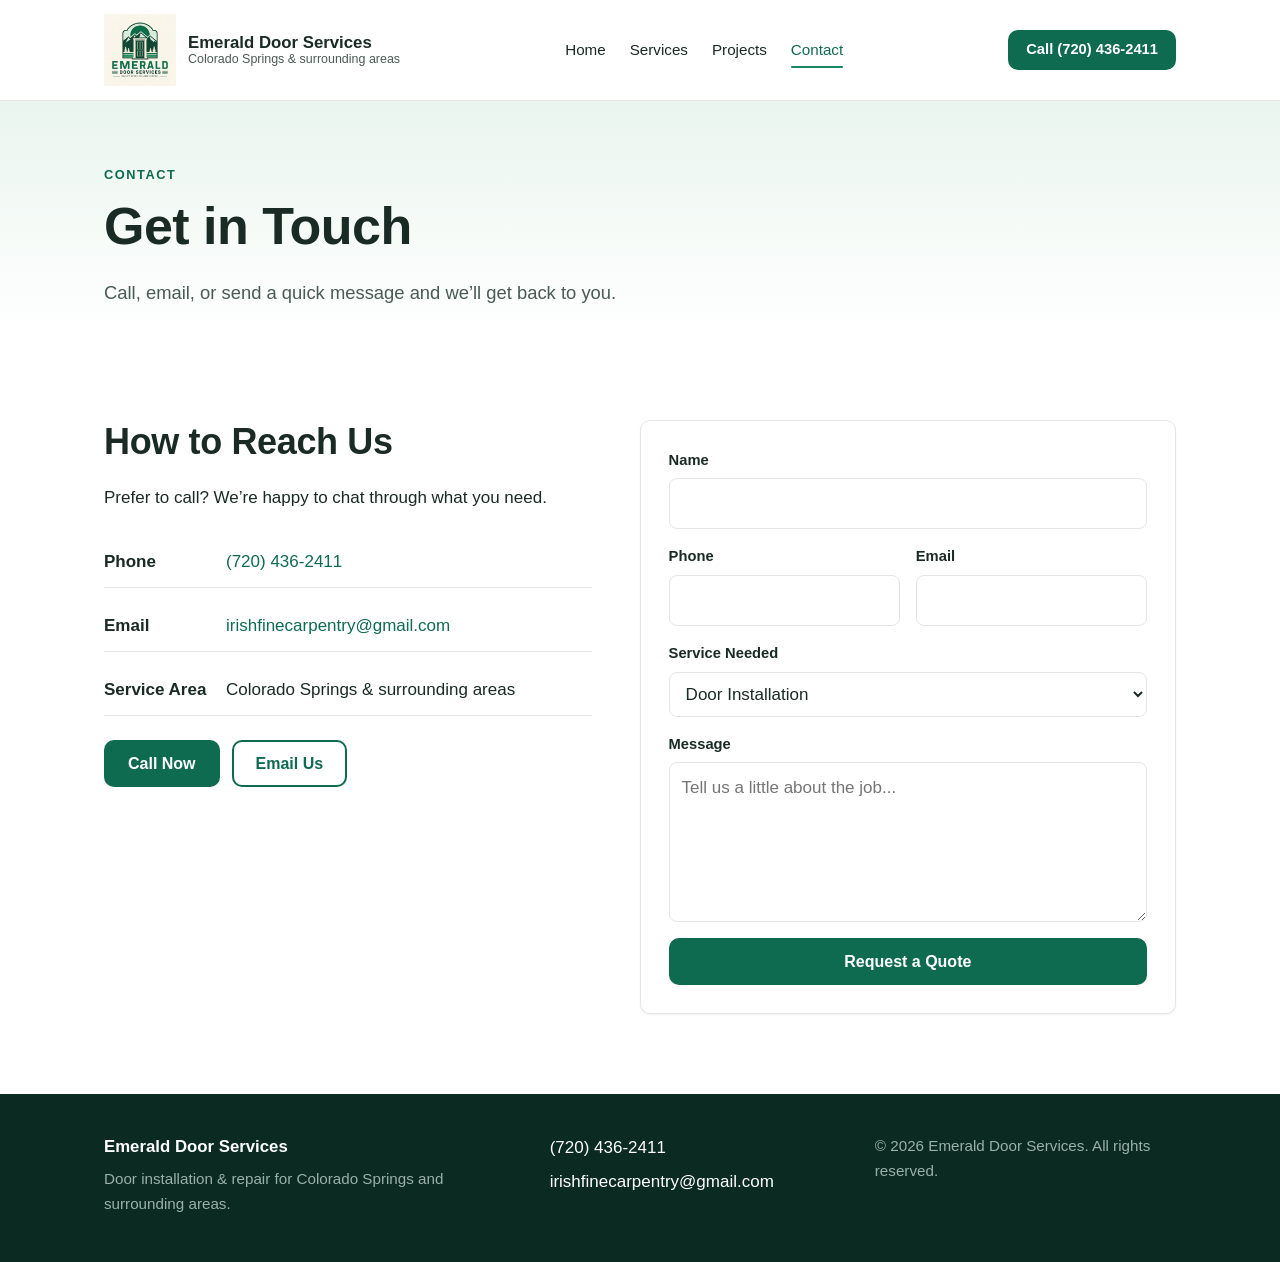
==== contact.html @ 0601ee22 "Convert site to multi-page (Home/Services/Projects/Contact), add photo slider, bigger logo" ====
<!DOCTYPE html>
<html lang="en">
<head>
  <meta charset="UTF-8" />
  <meta name="viewport" content="width=device-width, initial-scale=1.0" />
  <title>Contact | Emerald Door Services</title>
  <meta name="description" content="Get in touch with Emerald Door Services for door installation, door repair, and commercial door services in Colorado Springs and surrounding areas." />
  <link rel="stylesheet" href="style.css" />
</head>
<body>

  <!-- ============ HEADER / NAV ============ -->
  <header class="site-header">
    <div class="container header-inner">
      <a href="index.html" class="brand" aria-label="Emerald Door Services home">
        <img src="Emerald-Door-Services.jpg" alt="Emerald Door Services logo" class="brand-mark-img" />
        <span class="brand-text">
          <span class="brand-name">Emerald Door Services</span>
          <span class="brand-tag">Colorado Springs &amp; surrounding areas</span>
        </span>
      </a>

      <nav class="site-nav" aria-label="Primary">
        <a href="index.html">Home</a>
        <a href="services.html">Services</a>
        <a href="projects.html">Projects</a>
        <a href="contact.html" aria-current="page">Contact</a>
      </nav>

      <a href="tel:+17204362411" class="btn btn-primary btn-sm header-cta">Call (720) 436-2411</a>
    </div>
  </header>

  <main id="top">

    <!-- ============ PAGE HEADER ============ -->
    <section class="page-header">
      <div class="container">
        <p class="eyebrow">Contact</p>
        <h1>Get in Touch</h1>
        <p class="lead">
          Call, email, or send a quick message and we&rsquo;ll get back to you.
        </p>
      </div>
    </section>

    <!-- ============ CONTACT ============ -->
    <section class="section">
      <div class="container contact-inner">

        <div class="contact-info">
          <h2>How to Reach Us</h2>
          <p>Prefer to call? We&rsquo;re happy to chat through what you need.</p>

          <ul class="contact-list">
            <li>
              <strong>Phone</strong>
              <a href="tel:+17204362411">(720) 436-2411</a>
            </li>
            <li>
              <strong>Email</strong>
              <a href="mailto:irishfinecarpentry@gmail.com">irishfinecarpentry@gmail.com</a>
            </li>
            <li>
              <strong>Service Area</strong>
              <span>Colorado Springs &amp; surrounding areas</span>
            </li>
          </ul>

          <div class="cta-row">
            <a href="tel:+17204362411" class="btn btn-primary">Call Now</a>
            <a href="mailto:irishfinecarpentry@gmail.com" class="btn btn-secondary">Email Us</a>
          </div>
        </div>

        <!--
          Netlify Forms ready:
          - name="contact" tells Netlify which form this is
          - data-netlify="true" turns on form handling once deployed to Netlify
          - the hidden "form-name" input is required by Netlify
          - the "bot-field" honeypot helps filter spam
        -->
        <form
          class="contact-form"
          name="contact"
          method="POST"
          data-netlify="true"
          netlify-honeypot="bot-field"
        >
          <input type="hidden" name="form-name" value="contact" />

          <p class="hp-field">
            <label>Don&rsquo;t fill this out if you&rsquo;re human: <input name="bot-field" /></label>
          </p>

          <div class="form-row">
            <label for="name">Name</label>
            <input type="text" id="name" name="name" required />
          </div>

          <div class="form-row form-row-split">
            <div>
              <label for="phone">Phone</label>
              <input type="tel" id="phone" name="phone" required />
            </div>
            <div>
              <label for="email">Email</label>
              <input type="email" id="email" name="email" required />
            </div>
          </div>

          <div class="form-row">
            <label for="service">Service Needed</label>
            <select id="service" name="service">
              <option value="Door Installation">Door Installation</option>
              <option value="Door Repair">Door Repair</option>
              <option value="Commercial Door Services">Commercial Door Services</option>
              <option value="Other">Other / Not sure</option>
            </select>
          </div>

          <div class="form-row">
            <label for="message">Message</label>
            <textarea id="message" name="message" rows="5" placeholder="Tell us a little about the job..."></textarea>
          </div>

          <button type="submit" class="btn btn-primary btn-block">Request a Quote</button>
        </form>

      </div>
    </section>

  </main>

  <!-- ============ FOOTER ============ -->
  <footer class="site-footer">
    <div class="container footer-inner">
      <div>
        <p class="brand-name">Emerald Door Services</p>
        <p class="muted">Door installation &amp; repair for Colorado Springs and surrounding areas.</p>
      </div>
      <div>
        <p><a href="tel:+17204362411">(720) 436-2411</a></p>
        <p><a href="mailto:irishfinecarpentry@gmail.com">irishfinecarpentry@gmail.com</a></p>
      </div>
      <div class="muted">
        <p>&copy; <span class="year">2026</span> Emerald Door Services. All rights reserved.</p>
      </div>
    </div>
  </footer>

  <script>
    document.querySelectorAll(".year").forEach(function (el) {
      el.textContent = new Date().getFullYear();
    });
  </script>
</body>
</html>
---- style.css ----
/* =========================================================
   Emerald Door Services — style.css
   Beginner-friendly, single stylesheet.
   Sections:
   1. Variables & resets
   2. Base typography
   3. Layout helpers (container, grid)
   4. Buttons
   5. Header / nav
   6. Hero
   7. Sections (services, why us, about, reviews, projects)
   8. Contact + form
   9. Footer
   10. Responsive tweaks
   ========================================================= */

/* ---------- 1. Variables & resets ---------- */
:root {
  --green-900: #0a4f3a;
  --green-700: #0f6b4f;
  --green-600: #168760;
  --green-50:  #eaf5ef;

  --ink:       #1a2a25;       /* main text */
  --ink-soft:  #4a5a55;       /* secondary text */
  --line:      #e3e6e4;       /* borders */
  --bg:        #ffffff;
  --bg-alt:    #f6f8f7;
  --accent:    #d4a64a;       /* warm brass accent */

  --radius: 10px;
  --shadow-sm: 0 1px 2px rgba(10, 30, 25, 0.06);
  --shadow-md: 0 6px 18px rgba(10, 30, 25, 0.08);

  --max-width: 1120px;
}

*,
*::before,
*::after {
  box-sizing: border-box;
}

html {
  scroll-behavior: smooth;
}

body {
  margin: 0;
  font-family: -apple-system, BlinkMacSystemFont, "Segoe UI", Roboto,
    "Helvetica Neue", Arial, sans-serif;
  font-size: 17px;
  line-height: 1.6;
  color: var(--ink);
  background: var(--bg);
  -webkit-font-smoothing: antialiased;
}

img {
  max-width: 100%;
  display: block;
}

a {
  color: var(--green-700);
  text-decoration: none;
}

a:hover {
  text-decoration: underline;
}

/* ---------- 2. Base typography ---------- */
h1, h2, h3 {
  color: var(--ink);
  line-height: 1.2;
  margin: 0 0 0.6em;
  letter-spacing: -0.01em;
}

h1 {
  font-size: clamp(2rem, 4vw + 1rem, 3.25rem);
  font-weight: 700;
}

h2 {
  font-size: clamp(1.6rem, 2vw + 1rem, 2.25rem);
  font-weight: 700;
}

h3 {
  font-size: 1.2rem;
  font-weight: 600;
}

p {
  margin: 0 0 1em;
}

.eyebrow {
  text-transform: uppercase;
  letter-spacing: 0.12em;
  font-size: 0.8rem;
  font-weight: 600;
  color: var(--green-700);
  margin-bottom: 0.75em;
}

.lead {
  font-size: 1.15rem;
  color: var(--ink-soft);
  max-width: 60ch;
}

.muted {
  color: var(--ink-soft);
  font-size: 0.95rem;
}

/* ---------- 3. Layout helpers ---------- */
.container {
  width: 100%;
  max-width: var(--max-width);
  margin: 0 auto;
  padding: 0 24px;
}

.section {
  padding: 80px 0;
}

.section-alt {
  background: var(--bg-alt);
}

.section-head {
  text-align: center;
  margin-bottom: 48px;
}

.section-head p {
  color: var(--ink-soft);
  max-width: 56ch;
  margin: 0 auto;
}

.grid {
  display: grid;
  gap: 24px;
}

.grid-3 {
  grid-template-columns: repeat(3, 1fr);
}

/* ---------- 4. Buttons ---------- */
.btn {
  display: inline-block;
  padding: 12px 22px;
  border-radius: var(--radius);
  font-weight: 600;
  font-size: 1rem;
  text-align: center;
  border: 2px solid transparent;
  cursor: pointer;
  transition: background 0.15s ease, color 0.15s ease, border-color 0.15s ease;
  text-decoration: none;
  line-height: 1.2;
}

.btn:hover {
  text-decoration: none;
}

.btn-primary {
  background: var(--green-700);
  color: #fff;
  border-color: var(--green-700);
}

.btn-primary:hover {
  background: var(--green-900);
  border-color: var(--green-900);
}

.btn-secondary {
  background: #fff;
  color: var(--green-700);
  border-color: var(--green-700);
}

.btn-secondary:hover {
  background: var(--green-50);
}

.btn-ghost {
  background: transparent;
  color: var(--ink);
  border-color: var(--line);
}

.btn-ghost:hover {
  border-color: var(--ink);
}

.btn-sm {
  padding: 9px 16px;
  font-size: 0.92rem;
}

.btn-block {
  display: block;
  width: 100%;
}

.cta-row {
  display: flex;
  flex-wrap: wrap;
  gap: 12px;
  margin-top: 8px;
}

/* ---------- 5. Header / nav ---------- */
.site-header {
  position: sticky;
  top: 0;
  z-index: 50;
  background: rgba(255, 255, 255, 0.95);
  backdrop-filter: saturate(140%) blur(6px);
  border-bottom: 1px solid var(--line);
}

.header-inner {
  display: flex;
  align-items: center;
  justify-content: space-between;
  gap: 16px;
  padding-top: 14px;
  padding-bottom: 14px;
}

.brand {
  display: flex;
  align-items: center;
  gap: 12px;
  color: var(--ink);
}

.brand:hover {
  text-decoration: none;
}

.brand-mark-img {
  width: 72px;
  height: 72px;
  object-fit: contain;
  display: block;
  transition: transform 0.15s ease;
}

.brand:hover .brand-mark-img {
  transform: scale(1.04);
}

.brand-text {
  display: flex;
  flex-direction: column;
  line-height: 1.15;
}

.brand-name {
  font-weight: 700;
  font-size: 1.05rem;
}

.brand-tag {
  font-size: 0.78rem;
  color: var(--ink-soft);
}

.site-nav {
  display: flex;
  gap: 24px;
}

.site-nav a {
  color: var(--ink);
  font-weight: 500;
  font-size: 0.95rem;
}

.site-nav a:hover {
  color: var(--green-700);
  text-decoration: none;
}

.site-nav a[aria-current="page"] {
  color: var(--green-700);
  position: relative;
}

.site-nav a[aria-current="page"]::after {
  content: "";
  position: absolute;
  left: 0;
  right: 0;
  bottom: -6px;
  height: 2px;
  background: var(--green-600);
  border-radius: 2px;
}

/* ---------- 6. Hero ---------- */
.hero {
  background: linear-gradient(180deg, var(--green-50) 0%, #ffffff 100%);
  padding: 72px 0 56px;
}

.hero-inner {
  display: grid;
  grid-template-columns: 1.1fr 1fr;
  gap: 48px;
  align-items: center;
}

.hero-copy h1 {
  margin-bottom: 0.5em;
}

.hero-points {
  list-style: none;
  margin: 28px 0 0;
  padding: 0;
  display: flex;
  flex-wrap: wrap;
  gap: 10px 18px;
}

.hero-points li {
  position: relative;
  padding-left: 22px;
  font-size: 0.95rem;
  color: var(--ink-soft);
}

.hero-points li::before {
  content: "";
  position: absolute;
  left: 0;
  top: 0.55em;
  width: 12px;
  height: 12px;
  border-radius: 50%;
  background: var(--green-600);
}

.hero-image {
  display: flex;
  justify-content: center;
}

/* ---------- 7. Cards, features, reviews, gallery ---------- */
.card {
  background: #fff;
  border: 1px solid var(--line);
  border-radius: var(--radius);
  padding: 28px;
  box-shadow: var(--shadow-sm);
  transition: transform 0.15s ease, box-shadow 0.15s ease;
}

.card:hover {
  transform: translateY(-2px);
  box-shadow: var(--shadow-md);
}

.card-icon {
  width: 44px;
  height: 44px;
  border-radius: 8px;
  background: var(--green-50);
  color: var(--green-700);
  display: flex;
  align-items: center;
  justify-content: center;
  margin-bottom: 16px;
}

.card-icon svg {
  width: 24px;
  height: 24px;
}

.card p {
  color: var(--ink-soft);
  margin-bottom: 0;
}

/* Door Types tiles (3x3 grid of door categories) */
.door-types-grid {
  gap: 20px;
}

.door-tile {
  background: #fff;
  border: 1px solid var(--line);
  border-radius: var(--radius);
  padding: 24px 20px;
  box-shadow: var(--shadow-sm);
  display: flex;
  flex-direction: column;
  align-items: center;
  text-align: center;
  gap: 14px;
}

.door-tile-icon {
  width: 52px;
  height: 52px;
  border-radius: 10px;
  background: var(--green-50);
  color: var(--green-700);
  display: flex;
  align-items: center;
  justify-content: center;
}

.door-tile-icon svg {
  width: 28px;
  height: 28px;
}

.door-tile h3 {
  font-size: 1rem;
  margin: 0;
  color: var(--ink);
}

.feature {
  background: #fff;
  border: 1px solid var(--line);
  border-radius: var(--radius);
  padding: 28px;
}

.feature-num {
  width: 36px;
  height: 36px;
  border-radius: 50%;
  background: var(--green-700);
  color: #fff;
  display: flex;
  align-items: center;
  justify-content: center;
  font-weight: 700;
  margin-bottom: 16px;
}

.feature p {
  color: var(--ink-soft);
  margin-bottom: 0;
}

.about-inner {
  display: grid;
  grid-template-columns: 1.2fr 1fr;
  gap: 48px;
  align-items: center;
}

.about-copy p {
  color: var(--ink-soft);
}

.review {
  background: #fff;
  border: 1px solid var(--line);
  border-radius: var(--radius);
  padding: 24px;
  margin: 0;
}

.review p {
  color: var(--ink);
  font-size: 1rem;
  margin-bottom: 12px;
}

.review footer {
  color: var(--ink-soft);
  font-size: 0.9rem;
}

.gallery .placeholder-photo {
  aspect-ratio: 4 / 3;
}

.gallery img {
  width: 100%;
  aspect-ratio: 4 / 3;
  object-fit: cover;
  border-radius: var(--radius);
  display: block;
  background: var(--bg-alt);
}

/* Placeholder photo blocks (until real images are added) */
.placeholder-photo {
  width: 100%;
  aspect-ratio: 4 / 3;
  border-radius: var(--radius);
  background:
    repeating-linear-gradient(
      45deg,
      #eef2f0 0 12px,
      #e5ebe8 12px 24px
    );
  border: 1px dashed #c8d2cd;
  display: flex;
  align-items: center;
  justify-content: center;
  color: var(--ink-soft);
  font-size: 0.9rem;
  letter-spacing: 0.04em;
  text-transform: uppercase;
}

.placeholder-tall {
  aspect-ratio: 3 / 4;
}

/* ---------- 8. Contact + form ---------- */
.contact-inner {
  display: grid;
  grid-template-columns: 1fr 1.1fr;
  gap: 48px;
  align-items: start;
}

.contact-list {
  list-style: none;
  padding: 0;
  margin: 24px 0;
  display: grid;
  gap: 12px;
}

.contact-list li {
  display: grid;
  grid-template-columns: 110px 1fr;
  align-items: baseline;
  gap: 12px;
  padding: 12px 0;
  border-bottom: 1px solid var(--line);
}

.contact-list strong {
  color: var(--ink);
  font-weight: 600;
}

.contact-form {
  background: #fff;
  border: 1px solid var(--line);
  border-radius: var(--radius);
  padding: 28px;
  box-shadow: var(--shadow-sm);
}

.form-row {
  margin-bottom: 16px;
  display: flex;
  flex-direction: column;
  gap: 6px;
}

.form-row-split {
  display: grid;
  grid-template-columns: 1fr 1fr;
  gap: 16px;
}

.form-row-split > div {
  display: flex;
  flex-direction: column;
  gap: 6px;
}

label {
  font-weight: 600;
  font-size: 0.92rem;
  color: var(--ink);
}

input,
select,
textarea {
  font: inherit;
  color: var(--ink);
  padding: 11px 12px;
  border: 1px solid var(--line);
  border-radius: 8px;
  background: #fff;
  width: 100%;
}

input:focus,
select:focus,
textarea:focus {
  outline: none;
  border-color: var(--green-700);
  box-shadow: 0 0 0 3px rgba(15, 107, 79, 0.15);
}

textarea {
  resize: vertical;
  min-height: 120px;
}

/* Hide the honeypot from real users */
.hp-field {
  position: absolute;
  left: -10000px;
  top: auto;
  width: 1px;
  height: 1px;
  overflow: hidden;
}

/* ---------- 9. Footer ---------- */
.site-footer {
  background: #0a2a22;
  color: #d6e2dd;
  padding: 40px 0;
  margin-top: 0;
}

.site-footer .brand-name {
  color: #fff;
  font-size: 1.05rem;
  margin-bottom: 6px;
}

.site-footer p {
  margin: 0 0 6px;
}

.site-footer a {
  color: #fff;
}

.site-footer .muted {
  color: #9ab1a8;
}

.footer-inner {
  display: grid;
  grid-template-columns: 1.4fr 1fr 1fr;
  gap: 24px;
  align-items: start;
}

/* ---------- 9b. Page header (sub-pages) ---------- */
.page-header {
  background: linear-gradient(180deg, var(--green-50) 0%, #ffffff 100%);
  padding: 64px 0 32px;
}

.page-header h1 {
  margin-bottom: 0.4em;
}

.page-header .lead {
  margin-bottom: 0;
}

/* ---------- 9c. Section footer (link below a grid) ---------- */
.section-foot {
  text-align: center;
  margin: 40px 0 0;
}

/* ---------- 9d. Contact CTA band ---------- */
.contact-cta {
  padding: 56px 0;
}

.cta-band {
  display: flex;
  flex-wrap: wrap;
  align-items: center;
  justify-content: space-between;
  gap: 24px;
  background: #fff;
  border: 1px solid var(--line);
  border-radius: var(--radius);
  padding: 32px;
  box-shadow: var(--shadow-sm);
}

.cta-band h2 {
  margin-bottom: 4px;
  font-size: 1.6rem;
}

.cta-band p {
  color: var(--ink-soft);
  margin: 0;
}

.cta-band .cta-row {
  margin: 0;
}

/* ---------- 9e. Projects horizontal slider ---------- */
.projects-slider {
  position: relative;
  margin: 0 -8px;
}

.slider-track {
  display: flex;
  gap: 16px;
  overflow-x: auto;
  overflow-y: hidden;
  scroll-snap-type: x mandatory;
  scroll-behavior: smooth;
  padding: 4px 8px 12px;
  scrollbar-width: none;
  -ms-overflow-style: none;
  -webkit-overflow-scrolling: touch;
}

.slider-track::-webkit-scrollbar {
  display: none;
}

.slider-track:focus {
  outline: none;
}

.slider-track img {
  flex: 0 0 auto;
  width: 380px;
  height: 285px;
  object-fit: cover;
  scroll-snap-align: start;
  border-radius: var(--radius);
  background: var(--bg-alt);
  box-shadow: var(--shadow-sm);
}

.slider-btn {
  position: absolute;
  top: 50%;
  transform: translateY(-50%);
  width: 48px;
  height: 48px;
  border-radius: 50%;
  border: 1px solid var(--line);
  background: #fff;
  color: var(--ink);
  cursor: pointer;
  display: flex;
  align-items: center;
  justify-content: center;
  box-shadow: var(--shadow-md);
  z-index: 5;
  transition: background 0.15s ease, color 0.15s ease, opacity 0.15s ease;
  padding: 0;
}

.slider-btn svg {
  width: 22px;
  height: 22px;
}

.slider-btn:hover {
  background: var(--green-50);
  color: var(--green-700);
}

.slider-btn:disabled {
  opacity: 0.35;
  cursor: default;
}

.slider-btn:disabled:hover {
  background: #fff;
  color: var(--ink);
}

.slider-prev {
  left: -22px;
}

.slider-next {
  right: -22px;
}

.slider-hint {
  text-align: center;
  margin-top: 16px;
}

/* ---------- 10. Responsive tweaks ---------- */
@media (max-width: 900px) {
  .hero-inner,
  .about-inner,
  .contact-inner {
    grid-template-columns: 1fr;
  }

  .grid-3 {
    grid-template-columns: repeat(2, 1fr);
  }

  .site-nav {
    display: none; /* Keep header simple on small screens; CTA stays visible */
  }

  .footer-inner {
    grid-template-columns: 1fr;
  }

  .slider-track img {
    width: 300px;
    height: 225px;
  }

  .slider-prev {
    left: 4px;
  }

  .slider-next {
    right: 4px;
  }

  .cta-band {
    flex-direction: column;
    align-items: flex-start;
    padding: 24px;
  }
}

@media (max-width: 600px) {
  .section {
    padding: 56px 0;
  }

  .hero {
    padding: 48px 0 40px;
  }

  .page-header {
    padding: 40px 0 24px;
  }

  .grid-3 {
    grid-template-columns: 1fr;
  }

  .header-cta {
    display: none; /* Keep header very tidy on small phones */
  }

  .brand-mark-img {
    width: 56px;
    height: 56px;
  }

  .brand-tag {
    display: none;
  }

  .form-row-split {
    grid-template-columns: 1fr;
  }

  .contact-list li {
    grid-template-columns: 1fr;
    gap: 2px;
  }

  .slider-track img {
    width: 78vw;
    max-width: 320px;
    height: auto;
    aspect-ratio: 4 / 3;
  }

  .slider-btn {
    width: 40px;
    height: 40px;
  }
}
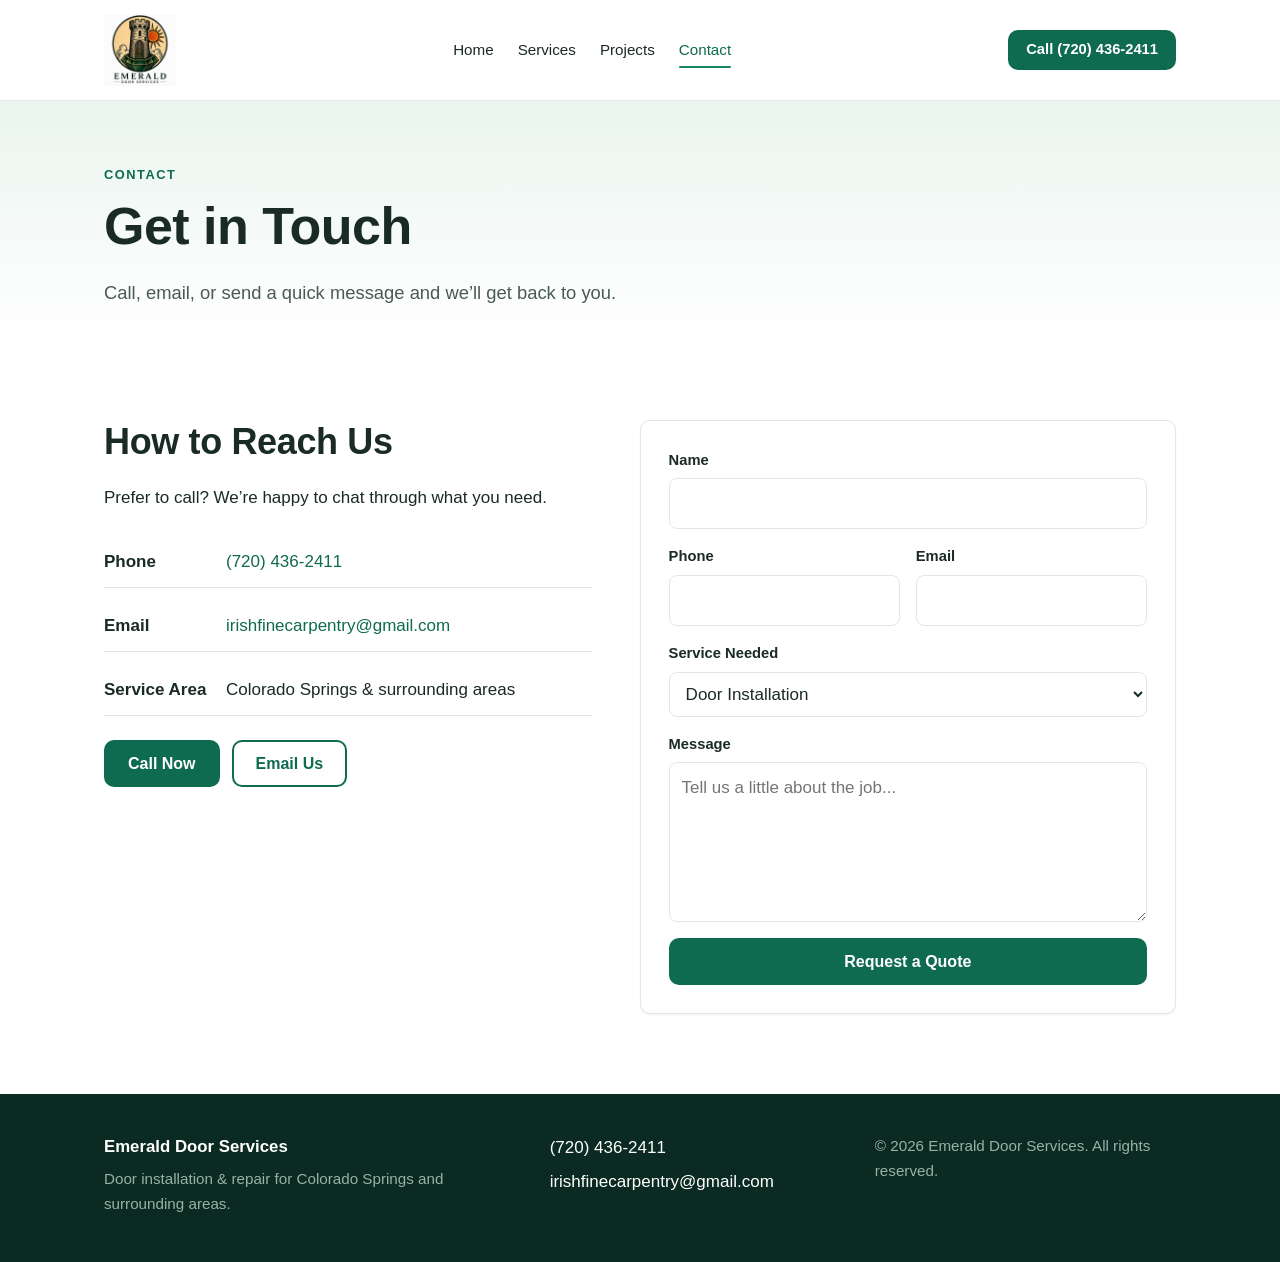
==== commit 07d0fd62: "Replace logo with new Emerald Door Services emblem (logo-only header)" ====
--- a/contact.html
+++ b/contact.html
@@ -13,11 +13,7 @@
   <header class="site-header">
     <div class="container header-inner">
       <a href="index.html" class="brand" aria-label="Emerald Door Services home">
-        <img src="Emerald-Door-Services.jpg" alt="Emerald Door Services logo" class="brand-mark-img" />
-        <span class="brand-text">
-          <span class="brand-name">Emerald Door Services</span>
-          <span class="brand-tag">Colorado Springs &amp; surrounding areas</span>
-        </span>
+        <img src="logo.jpg" alt="Emerald Door Services" class="brand-mark-img" />
       </a>
 
       <nav class="site-nav" aria-label="Primary">
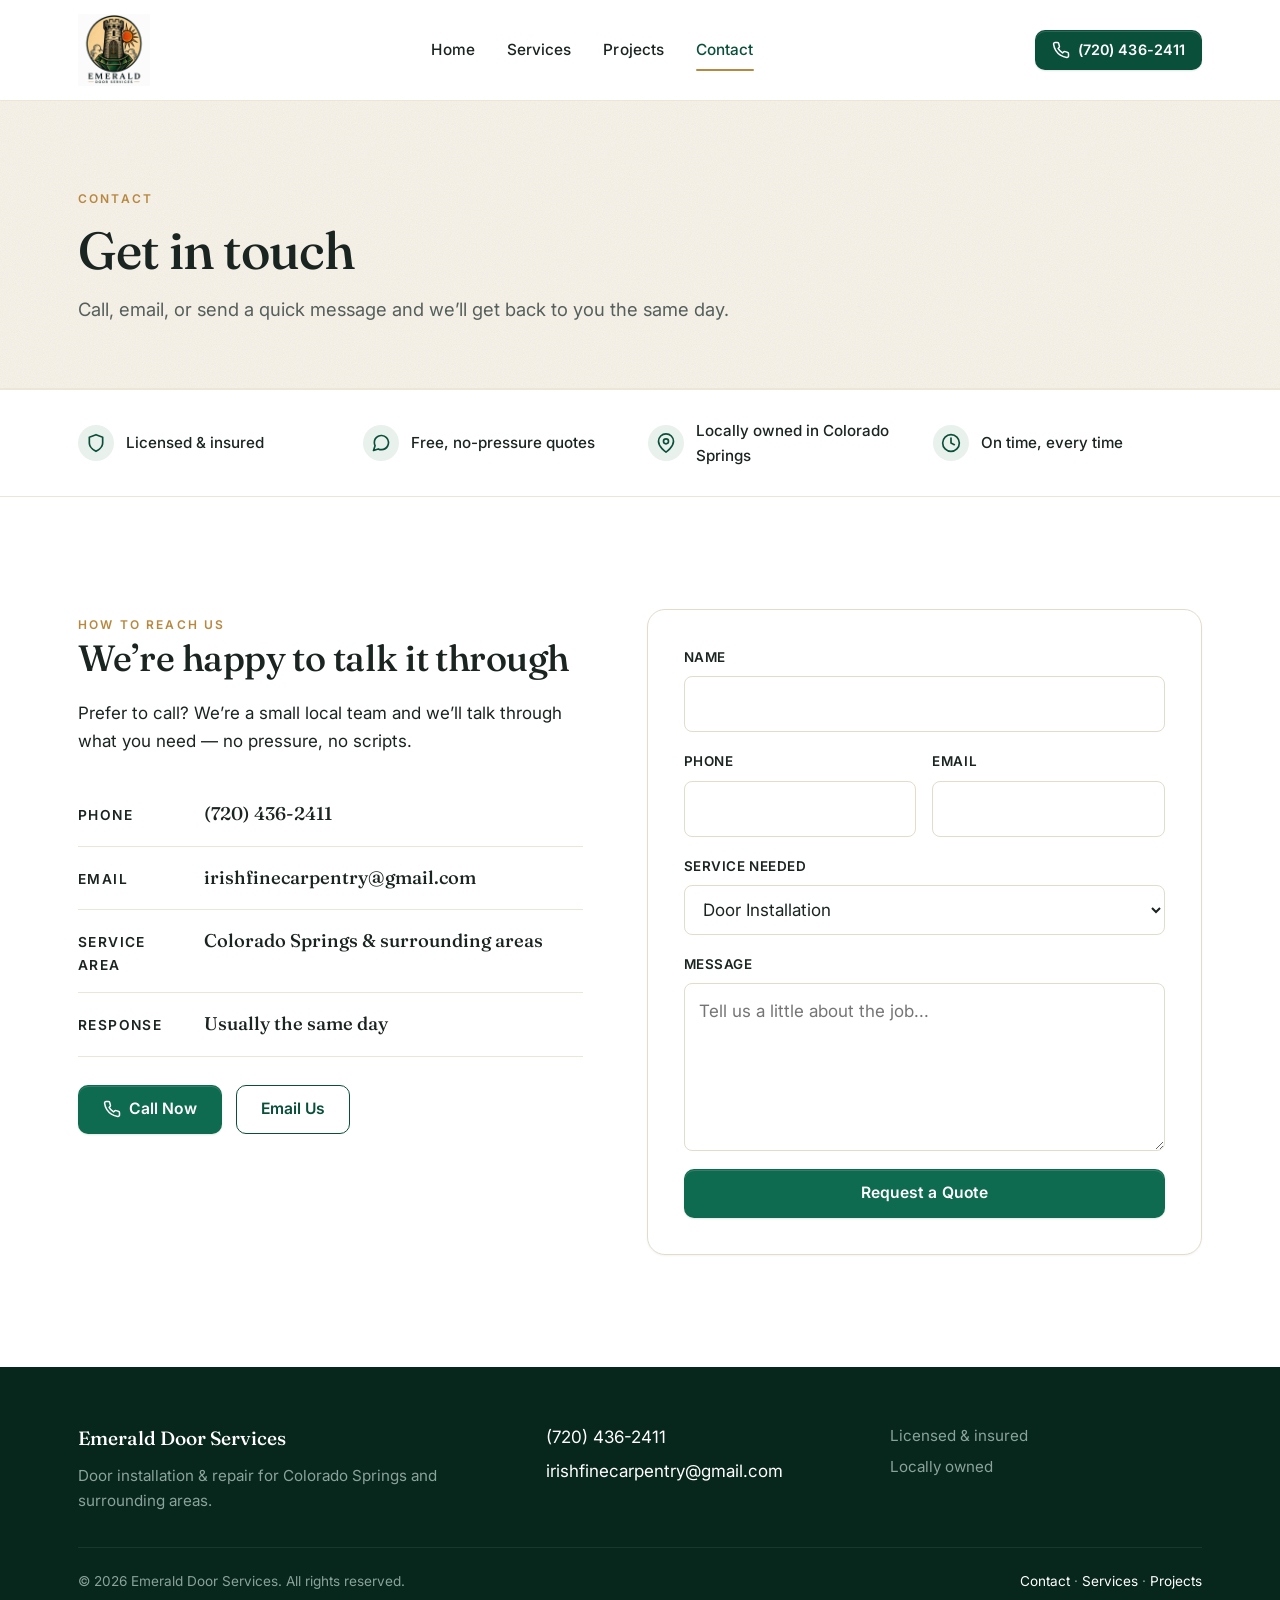
==== commit 85079647: "Redesign: photo-driven hero, premium typography, refined service cards and CTAs" ====
--- a/contact.html
+++ b/contact.html
@@ -5,6 +5,9 @@
   <meta name="viewport" content="width=device-width, initial-scale=1.0" />
   <title>Contact | Emerald Door Services</title>
   <meta name="description" content="Get in touch with Emerald Door Services for door installation, door repair, and commercial door services in Colorado Springs and surrounding areas." />
+  <link rel="preconnect" href="https://fonts.googleapis.com" />
+  <link rel="preconnect" href="https://fonts.gstatic.com" crossorigin />
+  <link href="https://fonts.googleapis.com/css2?family=Fraunces:opsz,wght@9..144,400;9..144,500;9..144,600&family=Inter:wght@400;500;600&display=swap" rel="stylesheet" />
   <link rel="stylesheet" href="style.css" />
 </head>
 <body>
@@ -23,7 +26,10 @@
         <a href="contact.html" aria-current="page">Contact</a>
       </nav>
 
-      <a href="tel:+17204362411" class="btn btn-primary btn-sm header-cta">Call (720) 436-2411</a>
+      <a href="tel:+17204362411" class="btn btn-primary btn-sm header-cta">
+        <svg class="btn-icon" viewBox="0 0 24 24" fill="none" stroke="currentColor" stroke-width="2" stroke-linecap="round" stroke-linejoin="round" aria-hidden="true"><path d="M22 16.92v3a2 2 0 0 1-2.18 2 19.79 19.79 0 0 1-8.63-3.07 19.5 19.5 0 0 1-6-6 19.79 19.79 0 0 1-3.07-8.67A2 2 0 0 1 4.11 2h3a2 2 0 0 1 2 1.72c.13.96.37 1.9.72 2.81a2 2 0 0 1-.45 2.11L8.09 9.91a16 16 0 0 0 6 6l1.27-1.27a2 2 0 0 1 2.11-.45c.91.35 1.85.59 2.81.72A2 2 0 0 1 22 16.92z"/></svg>
+        (720) 436-2411
+      </a>
     </div>
   </header>
 
@@ -33,10 +39,40 @@
     <section class="page-header">
       <div class="container">
         <p class="eyebrow">Contact</p>
-        <h1>Get in Touch</h1>
+        <h1>Get in touch</h1>
         <p class="lead">
-          Call, email, or send a quick message and we&rsquo;ll get back to you.
+          Call, email, or send a quick message and we&rsquo;ll get back to you the same day.
         </p>
+      </div>
+    </section>
+
+    <!-- ============ TRUST STRIP ============ -->
+    <section class="trust-strip">
+      <div class="container trust-strip-inner">
+        <div class="trust-item">
+          <div class="trust-item-icon" aria-hidden="true">
+            <svg viewBox="0 0 24 24" fill="none" stroke="currentColor" stroke-width="2" stroke-linecap="round" stroke-linejoin="round"><path d="M12 22s8-4 8-10V5l-8-3-8 3v7c0 6 8 10 8 10z"/></svg>
+          </div>
+          <span>Licensed &amp; insured</span>
+        </div>
+        <div class="trust-item">
+          <div class="trust-item-icon" aria-hidden="true">
+            <svg viewBox="0 0 24 24" fill="none" stroke="currentColor" stroke-width="2" stroke-linecap="round" stroke-linejoin="round"><path d="M21 11.5a8.38 8.38 0 0 1-.9 3.8 8.5 8.5 0 0 1-7.6 4.7 8.38 8.38 0 0 1-3.8-.9L3 21l1.9-5.7a8.38 8.38 0 0 1-.9-3.8 8.5 8.5 0 0 1 4.7-7.6 8.38 8.38 0 0 1 3.8-.9h.5a8.48 8.48 0 0 1 8 8v.5z"/></svg>
+          </div>
+          <span>Free, no-pressure quotes</span>
+        </div>
+        <div class="trust-item">
+          <div class="trust-item-icon" aria-hidden="true">
+            <svg viewBox="0 0 24 24" fill="none" stroke="currentColor" stroke-width="2" stroke-linecap="round" stroke-linejoin="round"><path d="M21 10c0 7-9 13-9 13s-9-6-9-13a9 9 0 0 1 18 0z"/><circle cx="12" cy="10" r="3"/></svg>
+          </div>
+          <span>Locally owned in Colorado Springs</span>
+        </div>
+        <div class="trust-item">
+          <div class="trust-item-icon" aria-hidden="true">
+            <svg viewBox="0 0 24 24" fill="none" stroke="currentColor" stroke-width="2" stroke-linecap="round" stroke-linejoin="round"><circle cx="12" cy="12" r="10"/><polyline points="12 6 12 12 16 14"/></svg>
+          </div>
+          <span>On time, every time</span>
+        </div>
       </div>
     </section>
 
@@ -45,8 +81,9 @@
       <div class="container contact-inner">
 
         <div class="contact-info">
-          <h2>How to Reach Us</h2>
-          <p>Prefer to call? We&rsquo;re happy to chat through what you need.</p>
+          <span class="eyebrow">How to reach us</span>
+          <h2>We&rsquo;re happy to talk it through</h2>
+          <p>Prefer to call? We&rsquo;re a small local team and we&rsquo;ll talk through what you need &mdash; no pressure, no scripts.</p>
 
           <ul class="contact-list">
             <li>
@@ -61,10 +98,17 @@
               <strong>Service Area</strong>
               <span>Colorado Springs &amp; surrounding areas</span>
             </li>
+            <li>
+              <strong>Response</strong>
+              <span>Usually the same day</span>
+            </li>
           </ul>
 
           <div class="cta-row">
-            <a href="tel:+17204362411" class="btn btn-primary">Call Now</a>
+            <a href="tel:+17204362411" class="btn btn-primary">
+              <svg class="btn-icon" viewBox="0 0 24 24" fill="none" stroke="currentColor" stroke-width="2" stroke-linecap="round" stroke-linejoin="round" aria-hidden="true"><path d="M22 16.92v3a2 2 0 0 1-2.18 2 19.79 19.79 0 0 1-8.63-3.07 19.5 19.5 0 0 1-6-6 19.79 19.79 0 0 1-3.07-8.67A2 2 0 0 1 4.11 2h3a2 2 0 0 1 2 1.72c.13.96.37 1.9.72 2.81a2 2 0 0 1-.45 2.11L8.09 9.91a16 16 0 0 0 6 6l1.27-1.27a2 2 0 0 1 2.11-.45c.91.35 1.85.59 2.81.72A2 2 0 0 1 22 16.92z"/></svg>
+              Call Now
+            </a>
             <a href="mailto:irishfinecarpentry@gmail.com" class="btn btn-secondary">Email Us</a>
           </div>
         </div>
@@ -130,17 +174,24 @@
 
   <!-- ============ FOOTER ============ -->
   <footer class="site-footer">
-    <div class="container footer-inner">
-      <div>
-        <p class="brand-name">Emerald Door Services</p>
-        <p class="muted">Door installation &amp; repair for Colorado Springs and surrounding areas.</p>
-      </div>
-      <div>
-        <p><a href="tel:+17204362411">(720) 436-2411</a></p>
-        <p><a href="mailto:irishfinecarpentry@gmail.com">irishfinecarpentry@gmail.com</a></p>
-      </div>
-      <div class="muted">
+    <div class="container">
+      <div class="footer-inner">
+        <div>
+          <p class="brand-name">Emerald Door Services</p>
+          <p class="muted">Door installation &amp; repair for Colorado Springs and surrounding areas.</p>
+        </div>
+        <div>
+          <p><a href="tel:+17204362411">(720) 436-2411</a></p>
+          <p><a href="mailto:irishfinecarpentry@gmail.com">irishfinecarpentry@gmail.com</a></p>
+        </div>
+        <div class="muted">
+          <p>Licensed &amp; insured</p>
+          <p>Locally owned</p>
+        </div>
+      </div>
+      <div class="footer-bottom">
         <p>&copy; <span class="year">2026</span> Emerald Door Services. All rights reserved.</p>
+        <p><a href="contact.html">Contact</a> &middot; <a href="services.html">Services</a> &middot; <a href="projects.html">Projects</a></p>
       </div>
     </div>
   </footer>
--- a/style.css
+++ b/style.css
@@ -1,38 +1,64 @@
 /* =========================================================
    Emerald Door Services — style.css
-   Beginner-friendly, single stylesheet.
+   Redesigned: premium local contractor, photo-driven, calm.
    Sections:
-   1. Variables & resets
-   2. Base typography
-   3. Layout helpers (container, grid)
-   4. Buttons
-   5. Header / nav
-   6. Hero
-   7. Sections (services, why us, about, reviews, projects)
-   8. Contact + form
-   9. Footer
-   10. Responsive tweaks
+   1.  Variables, reset, base typography
+   2.  Layout helpers
+   3.  Buttons + CTAs
+   4.  Header / nav
+   5.  Hero (photo-driven)
+   6.  Page header (sub-pages)
+   7.  Section rhythm + paper texture
+   8.  Service cards (photo-headed)
+   9.  Why-us features
+   10. Door tiles
+   11. Recent-work teaser grid
+   12. Trust strip
+   13. About
+   14. Reviews
+   15. Projects slider
+   16. CTA band
+   17. Contact + form
+   18. Footer
+   19. Responsive tweaks
    ========================================================= */
 
-/* ---------- 1. Variables & resets ---------- */
+/* ---------- 1. Variables, reset, typography ---------- */
 :root {
-  --green-900: #0a4f3a;
-  --green-700: #0f6b4f;
-  --green-600: #168760;
-  --green-50:  #eaf5ef;
-
-  --ink:       #1a2a25;       /* main text */
-  --ink-soft:  #4a5a55;       /* secondary text */
-  --line:      #e3e6e4;       /* borders */
-  --bg:        #ffffff;
-  --bg-alt:    #f6f8f7;
-  --accent:    #d4a64a;       /* warm brass accent */
-
-  --radius: 10px;
-  --shadow-sm: 0 1px 2px rgba(10, 30, 25, 0.06);
-  --shadow-md: 0 6px 18px rgba(10, 30, 25, 0.08);
-
-  --max-width: 1120px;
+  /* Typography */
+  --font-serif: "Fraunces", "Cormorant Garamond", Georgia, "Times New Roman", serif;
+  --font-sans:  "Inter", -apple-system, BlinkMacSystemFont, "Segoe UI", Roboto, "Helvetica Neue", Arial, sans-serif;
+
+  /* Brand greens (deep emerald discipline) */
+  --green-900: #073624;   /* darkest, for hovers and on-photo overlays */
+  --green-800: #0a4f3a;   /* deep emerald, headings on cream, primary brand */
+  --green-700: #0f6b4f;   /* mid emerald, primary buttons */
+  --green-600: #168760;   /* accent rule, used sparingly */
+  --green-50:  #e9f1ec;   /* very light wash */
+
+  /* Brass accent (warm, dignified, used sparingly) */
+  --brass:      #b88840;
+  --brass-soft: #d6b87a;
+
+  /* Neutrals — warm, paper-feel */
+  --ink:       #1a2421;
+  --ink-soft:  #555f5b;
+  --ink-mute:  #7a8480;
+  --cream:     #f7f3e9;
+  --cream-deep:#efe8d5;
+  --line:      #e3dccb;
+  --line-soft: #ece6d6;
+  --white:     #ffffff;
+
+  /* Surface */
+  --radius:    12px;
+  --radius-lg: 18px;
+  --shadow-sm: 0 1px 2px rgba(10, 30, 25, 0.05);
+  --shadow-md: 0 8px 24px rgba(10, 30, 25, 0.08);
+  --shadow-lg: 0 22px 50px rgba(10, 30, 25, 0.14);
+  --shadow-inset-hi: inset 0 1px 0 rgba(255, 255, 255, 0.14);
+
+  --max-width: 1180px;
 }
 
 *,
@@ -47,13 +73,13 @@
 
 body {
   margin: 0;
-  font-family: -apple-system, BlinkMacSystemFont, "Segoe UI", Roboto,
-    "Helvetica Neue", Arial, sans-serif;
+  font-family: var(--font-sans);
   font-size: 17px;
-  line-height: 1.6;
+  line-height: 1.65;
   color: var(--ink);
-  background: var(--bg);
+  background: var(--white);
   -webkit-font-smoothing: antialiased;
+  text-rendering: optimizeLegibility;
 }
 
 img {
@@ -64,148 +90,221 @@
 a {
   color: var(--green-700);
   text-decoration: none;
+  transition: color 0.15s ease;
 }
 
 a:hover {
-  text-decoration: underline;
-}
-
-/* ---------- 2. Base typography ---------- */
-h1, h2, h3 {
+  color: var(--green-900);
+}
+
+/* Headings — Fraunces, lighter weight for elegance */
+h1, h2, h3, h4 {
+  font-family: var(--font-serif);
   color: var(--ink);
-  line-height: 1.2;
-  margin: 0 0 0.6em;
-  letter-spacing: -0.01em;
+  line-height: 1.15;
+  margin: 0 0 0.55em;
+  letter-spacing: -0.015em;
+  font-weight: 500;
 }
 
 h1 {
-  font-size: clamp(2rem, 4vw + 1rem, 3.25rem);
-  font-weight: 700;
+  font-size: clamp(2.25rem, 3.5vw + 1rem, 3.75rem);
+  font-weight: 500;
+  letter-spacing: -0.02em;
 }
 
 h2 {
-  font-size: clamp(1.6rem, 2vw + 1rem, 2.25rem);
-  font-weight: 700;
+  font-size: clamp(1.75rem, 1.6vw + 1rem, 2.5rem);
+  font-weight: 500;
 }
 
 h3 {
-  font-size: 1.2rem;
+  font-size: 1.25rem;
   font-weight: 600;
+  letter-spacing: -0.005em;
 }
 
 p {
   margin: 0 0 1em;
 }
 
+/* Eyebrow label — small, brass, restrained */
 .eyebrow {
+  font-family: var(--font-sans);
   text-transform: uppercase;
-  letter-spacing: 0.12em;
-  font-size: 0.8rem;
+  letter-spacing: 0.18em;
+  font-size: 0.75rem;
   font-weight: 600;
-  color: var(--green-700);
-  margin-bottom: 0.75em;
+  color: var(--brass);
+  margin-bottom: 1em;
 }
 
 .lead {
   font-size: 1.15rem;
   color: var(--ink-soft);
-  max-width: 60ch;
+  max-width: 56ch;
 }
 
 .muted {
-  color: var(--ink-soft);
+  color: var(--ink-mute);
   font-size: 0.95rem;
 }
 
-/* ---------- 3. Layout helpers ---------- */
+/* ---------- 2. Layout helpers ---------- */
 .container {
   width: 100%;
   max-width: var(--max-width);
   margin: 0 auto;
-  padding: 0 24px;
+  padding: 0 28px;
 }
 
 .section {
-  padding: 80px 0;
+  padding: 112px 0;
 }
 
 .section-alt {
-  background: var(--bg-alt);
+  background-color: var(--cream);
+  /* Paper grain — extremely subtle SVG noise, 4% alpha */
+  background-image: url("data:image/svg+xml;utf8,<svg xmlns='http://www.w3.org/2000/svg' width='240' height='240'><filter id='n'><feTurbulence type='fractalNoise' baseFrequency='0.85' numOctaves='2' stitchTiles='stitch'/><feColorMatrix values='0 0 0 0 0.12 0 0 0 0 0.10 0 0 0 0 0.06 0 0 0 0.05 0'/></filter><rect width='100%' height='100%' filter='url(%23n)'/></svg>");
+  background-repeat: repeat;
 }
 
 .section-head {
   text-align: center;
-  margin-bottom: 48px;
+  margin: 0 auto 64px;
+  max-width: 640px;
+}
+
+.section-head .eyebrow {
+  display: block;
 }
 
 .section-head p {
   color: var(--ink-soft);
-  max-width: 56ch;
-  margin: 0 auto;
+  margin: 0;
+}
+
+.section-foot {
+  text-align: center;
+  margin: 56px 0 0;
 }
 
 .grid {
   display: grid;
-  gap: 24px;
+  gap: 28px;
 }
 
 .grid-3 {
   grid-template-columns: repeat(3, 1fr);
 }
 
-/* ---------- 4. Buttons ---------- */
+/* ---------- 3. Buttons ---------- */
 .btn {
-  display: inline-block;
-  padding: 12px 22px;
-  border-radius: var(--radius);
+  --btn-bg: var(--green-700);
+  --btn-fg: #fff;
+  --btn-border: transparent;
+  display: inline-flex;
+  align-items: center;
+  justify-content: center;
+  gap: 8px;
+  padding: 14px 24px;
+  border-radius: 10px;
+  font-family: var(--font-sans);
   font-weight: 600;
-  font-size: 1rem;
+  font-size: 0.98rem;
   text-align: center;
-  border: 2px solid transparent;
+  border: 1px solid var(--btn-border);
+  background: var(--btn-bg);
+  color: var(--btn-fg);
   cursor: pointer;
-  transition: background 0.15s ease, color 0.15s ease, border-color 0.15s ease;
+  transition:
+    background 0.15s ease,
+    color 0.15s ease,
+    border-color 0.15s ease,
+    box-shadow 0.2s ease,
+    transform 0.15s ease;
   text-decoration: none;
   line-height: 1.2;
+  letter-spacing: 0.005em;
 }
 
 .btn:hover {
   text-decoration: none;
 }
 
+.btn .btn-icon {
+  width: 18px;
+  height: 18px;
+  flex: 0 0 18px;
+}
+
 .btn-primary {
-  background: var(--green-700);
+  --btn-bg: var(--green-700);
+  --btn-fg: #fff;
+  box-shadow: var(--shadow-inset-hi), 0 1px 2px rgba(7, 54, 36, 0.12);
+}
+
+.btn-primary:hover {
+  --btn-bg: var(--green-900);
   color: #fff;
-  border-color: var(--green-700);
-}
-
-.btn-primary:hover {
-  background: var(--green-900);
-  border-color: var(--green-900);
+  transform: translateY(-1px);
+  box-shadow: var(--shadow-inset-hi), 0 8px 22px rgba(7, 54, 36, 0.22);
 }
 
 .btn-secondary {
-  background: #fff;
-  color: var(--green-700);
-  border-color: var(--green-700);
+  --btn-bg: transparent;
+  --btn-fg: var(--green-800);
+  --btn-border: var(--green-800);
 }
 
 .btn-secondary:hover {
-  background: var(--green-50);
+  --btn-bg: var(--green-800);
+  --btn-fg: #fff;
+  color: #fff;
+  transform: translateY(-1px);
 }
 
 .btn-ghost {
-  background: transparent;
+  --btn-bg: transparent;
+  --btn-fg: var(--ink);
+  --btn-border: var(--line);
+}
+
+.btn-ghost:hover {
+  --btn-border: var(--ink);
   color: var(--ink);
-  border-color: var(--line);
-}
-
-.btn-ghost:hover {
-  border-color: var(--ink);
+}
+
+/* Light-on-dark button variant for hero overlay */
+.btn-on-photo {
+  --btn-bg: #fff;
+  --btn-fg: var(--green-900);
+  box-shadow: 0 4px 16px rgba(0, 0, 0, 0.25);
+}
+
+.btn-on-photo:hover {
+  --btn-bg: var(--cream);
+  color: var(--green-900);
+  transform: translateY(-1px);
+}
+
+.btn-on-photo.btn-secondary-on-photo {
+  --btn-bg: transparent;
+  --btn-fg: #fff;
+  --btn-border: rgba(255, 255, 255, 0.6);
+  box-shadow: none;
+}
+
+.btn-on-photo.btn-secondary-on-photo:hover {
+  --btn-bg: rgba(255, 255, 255, 0.12);
+  --btn-fg: #fff;
+  --btn-border: #fff;
+  color: #fff;
 }
 
 .btn-sm {
-  padding: 9px 16px;
-  font-size: 0.92rem;
+  padding: 10px 16px;
+  font-size: 0.9rem;
 }
 
 .btn-block {
@@ -216,18 +315,45 @@
 .cta-row {
   display: flex;
   flex-wrap: wrap;
-  gap: 12px;
-  margin-top: 8px;
-}
-
-/* ---------- 5. Header / nav ---------- */
+  gap: 14px;
+  margin-top: 24px;
+}
+
+/* Inline text link with brass underline on hover */
+.link-arrow {
+  font-family: var(--font-sans);
+  color: var(--green-800);
+  font-weight: 600;
+  display: inline-flex;
+  align-items: center;
+  gap: 6px;
+  padding-bottom: 2px;
+  border-bottom: 1px solid transparent;
+  transition: border-color 0.2s ease, color 0.15s ease;
+}
+
+.link-arrow:hover {
+  border-bottom-color: var(--brass);
+  color: var(--green-900);
+}
+
+.link-arrow .arrow {
+  transition: transform 0.2s ease;
+}
+
+.link-arrow:hover .arrow {
+  transform: translateX(3px);
+}
+
+/* ---------- 4. Header / nav ---------- */
 .site-header {
   position: sticky;
   top: 0;
   z-index: 50;
-  background: rgba(255, 255, 255, 0.95);
-  backdrop-filter: saturate(140%) blur(6px);
-  border-bottom: 1px solid var(--line);
+  background: rgba(255, 255, 255, 0.92);
+  backdrop-filter: saturate(140%) blur(10px);
+  -webkit-backdrop-filter: saturate(140%) blur(10px);
+  border-bottom: 1px solid var(--line-soft);
 }
 
 .header-inner {
@@ -255,48 +381,35 @@
   height: 72px;
   object-fit: contain;
   display: block;
-  transition: transform 0.15s ease;
+  transition: transform 0.2s ease;
 }
 
 .brand:hover .brand-mark-img {
   transform: scale(1.04);
 }
 
-.brand-text {
-  display: flex;
-  flex-direction: column;
-  line-height: 1.15;
-}
-
-.brand-name {
-  font-weight: 700;
-  font-size: 1.05rem;
-}
-
-.brand-tag {
-  font-size: 0.78rem;
-  color: var(--ink-soft);
-}
-
 .site-nav {
   display: flex;
-  gap: 24px;
+  gap: 32px;
 }
 
 .site-nav a {
   color: var(--ink);
+  font-family: var(--font-sans);
   font-weight: 500;
-  font-size: 0.95rem;
+  font-size: 0.96rem;
+  letter-spacing: 0.005em;
+  padding: 6px 0;
+  position: relative;
 }
 
 .site-nav a:hover {
-  color: var(--green-700);
+  color: var(--green-800);
   text-decoration: none;
 }
 
 .site-nav a[aria-current="page"] {
-  color: var(--green-700);
-  position: relative;
+  color: var(--green-800);
 }
 
 .site-nav a[aria-current="page"]::after {
@@ -304,108 +417,270 @@
   position: absolute;
   left: 0;
   right: 0;
-  bottom: -6px;
+  bottom: -2px;
   height: 2px;
-  background: var(--green-600);
+  background: var(--brass);
   border-radius: 2px;
 }
 
-/* ---------- 6. Hero ---------- */
+.header-cta {
+  --btn-bg: var(--green-800);
+}
+
+/* ---------- 5. Hero (photo-driven) ---------- */
 .hero {
-  background: linear-gradient(180deg, var(--green-50) 0%, #ffffff 100%);
-  padding: 72px 0 56px;
+  position: relative;
+  min-height: 620px;
+  display: flex;
+  align-items: center;
+  color: #fff;
+  overflow: hidden;
+  isolation: isolate;
+}
+
+.hero::before {
+  content: "";
+  position: absolute;
+  inset: 0;
+  background-image:
+    linear-gradient(105deg, rgba(7, 36, 28, 0.92) 0%, rgba(7, 36, 28, 0.74) 40%, rgba(7, 36, 28, 0.36) 75%, rgba(7, 36, 28, 0.18) 100%),
+    var(--hero-photo, url("images/carpentry-1.jpg"));
+  background-size: cover;
+  background-position: center;
+  z-index: -1;
+  transform: scale(1.02);
 }
 
 .hero-inner {
-  display: grid;
-  grid-template-columns: 1.1fr 1fr;
-  gap: 48px;
-  align-items: center;
-}
-
-.hero-copy h1 {
+  padding: 96px 0 88px;
+  max-width: 720px;
+}
+
+.hero .eyebrow {
+  color: var(--brass-soft);
+}
+
+.hero h1 {
+  color: #fff;
   margin-bottom: 0.5em;
+  text-shadow: 0 1px 2px rgba(0, 0, 0, 0.25);
+}
+
+.hero .lead {
+  color: rgba(255, 255, 255, 0.92);
+  max-width: 56ch;
+  font-size: 1.18rem;
 }
 
 .hero-points {
   list-style: none;
-  margin: 28px 0 0;
+  margin: 32px 0 0;
   padding: 0;
   display: flex;
   flex-wrap: wrap;
-  gap: 10px 18px;
+  gap: 8px 24px;
 }
 
 .hero-points li {
   position: relative;
   padding-left: 22px;
   font-size: 0.95rem;
-  color: var(--ink-soft);
+  color: rgba(255, 255, 255, 0.88);
+  letter-spacing: 0.01em;
 }
 
 .hero-points li::before {
   content: "";
   position: absolute;
   left: 0;
-  top: 0.55em;
-  width: 12px;
-  height: 12px;
+  top: 0.6em;
+  width: 8px;
+  height: 8px;
   border-radius: 50%;
-  background: var(--green-600);
-}
-
-.hero-image {
-  display: flex;
-  justify-content: center;
-}
-
-/* ---------- 7. Cards, features, reviews, gallery ---------- */
-.card {
+  background: var(--brass-soft);
+  box-shadow: 0 0 0 2px rgba(214, 184, 122, 0.25);
+}
+
+.hero .cta-row {
+  margin-top: 32px;
+}
+
+/* ---------- 6. Page header (sub-pages) ---------- */
+.page-header {
+  background: var(--cream);
+  background-image: url("data:image/svg+xml;utf8,<svg xmlns='http://www.w3.org/2000/svg' width='240' height='240'><filter id='n'><feTurbulence type='fractalNoise' baseFrequency='0.85' numOctaves='2' stitchTiles='stitch'/><feColorMatrix values='0 0 0 0 0.12 0 0 0 0 0.10 0 0 0 0 0.06 0 0 0 0.05 0'/></filter><rect width='100%' height='100%' filter='url(%23n)'/></svg>");
+  background-repeat: repeat;
+  padding: 88px 0 64px;
+  border-bottom: 1px solid var(--line-soft);
+}
+
+.page-header h1 {
+  margin-bottom: 0.25em;
+  font-size: clamp(2rem, 3vw + 1rem, 3.25rem);
+}
+
+.page-header .lead {
+  margin-bottom: 0;
+  max-width: 60ch;
+}
+
+/* ---------- 7. (Section rhythm declared above) ---------- */
+
+/* ---------- 8. Service cards (photo-headed) ---------- */
+.service-cards {
+  display: grid;
+  grid-template-columns: repeat(3, 1fr);
+  gap: 28px;
+}
+
+.service-card {
   background: #fff;
+  border-radius: var(--radius-lg);
+  overflow: hidden;
   border: 1px solid var(--line);
-  border-radius: var(--radius);
-  padding: 28px;
   box-shadow: var(--shadow-sm);
-  transition: transform 0.15s ease, box-shadow 0.15s ease;
-}
-
-.card:hover {
-  transform: translateY(-2px);
+  display: flex;
+  flex-direction: column;
+  transition: transform 0.25s ease, box-shadow 0.25s ease, border-color 0.25s ease;
+}
+
+.service-card:hover {
+  transform: translateY(-4px);
   box-shadow: var(--shadow-md);
-}
-
-.card-icon {
+  border-color: var(--line-soft);
+}
+
+.service-card-photo {
+  position: relative;
+  aspect-ratio: 5 / 3;
+  overflow: hidden;
+  background: var(--cream-deep);
+}
+
+.service-card-photo img {
+  width: 100%;
+  height: 100%;
+  object-fit: cover;
+  transition: transform 0.6s ease;
+}
+
+.service-card:hover .service-card-photo img {
+  transform: scale(1.05);
+}
+
+.service-card-badge {
+  position: absolute;
+  top: 16px;
+  left: 16px;
   width: 44px;
   height: 44px;
-  border-radius: 8px;
-  background: var(--green-50);
-  color: var(--green-700);
+  border-radius: 50%;
+  background: #fff;
+  color: var(--green-800);
   display: flex;
   align-items: center;
   justify-content: center;
+  box-shadow: 0 2px 10px rgba(0, 0, 0, 0.12);
+}
+
+.service-card-badge svg {
+  width: 22px;
+  height: 22px;
+}
+
+.service-card-body {
+  padding: 28px 28px 30px;
+  flex: 1;
+  display: flex;
+  flex-direction: column;
+}
+
+.service-card-body h3 {
+  margin-bottom: 0.4em;
+  font-size: 1.35rem;
+}
+
+.service-card-body p {
+  color: var(--ink-soft);
   margin-bottom: 16px;
-}
-
-.card-icon svg {
-  width: 24px;
-  height: 24px;
-}
-
-.card p {
+  flex: 1;
+}
+
+.service-card-link {
+  font-family: var(--font-sans);
+  color: var(--green-800);
+  font-weight: 600;
+  font-size: 0.95rem;
+  display: inline-flex;
+  align-items: center;
+  gap: 6px;
+  padding-bottom: 2px;
+  border-bottom: 1px solid transparent;
+  transition: border-color 0.2s ease, color 0.15s ease, gap 0.2s ease;
+  align-self: flex-start;
+}
+
+.service-card-link:hover {
+  border-bottom-color: var(--brass);
+  color: var(--green-900);
+  gap: 10px;
+}
+
+/* ---------- 9. Why-us / features ---------- */
+.features {
+  display: grid;
+  grid-template-columns: repeat(3, 1fr);
+  gap: 40px;
+}
+
+.feature {
+  padding: 0;
+  position: relative;
+}
+
+.feature-num {
+  font-family: var(--font-serif);
+  font-style: italic;
+  font-weight: 400;
+  color: var(--brass);
+  font-size: 2.5rem;
+  line-height: 1;
+  margin-bottom: 18px;
+  letter-spacing: -0.02em;
+}
+
+.feature::before {
+  content: "";
+  display: block;
+  width: 36px;
+  height: 2px;
+  background: var(--green-700);
+  margin-bottom: 22px;
+  border-radius: 2px;
+}
+
+.feature h3 {
+  margin-bottom: 0.5em;
+  font-size: 1.3rem;
+}
+
+.feature p {
   color: var(--ink-soft);
   margin-bottom: 0;
 }
 
-/* Door Types tiles (3x3 grid of door categories) */
+/* ---------- 10. Door tiles (existing, refined) ---------- */
 .door-types-grid {
-  gap: 20px;
+  display: grid;
+  grid-template-columns: repeat(3, 1fr);
+  gap: 18px;
 }
 
 .door-tile {
   background: #fff;
   border: 1px solid var(--line);
   border-radius: var(--radius);
-  padding: 24px 20px;
+  padding: 26px 18px;
   box-shadow: var(--shadow-sm);
   display: flex;
   flex-direction: column;
@@ -419,7 +694,7 @@
   height: 52px;
   border-radius: 10px;
   background: var(--green-50);
-  color: var(--green-700);
+  color: var(--green-800);
   display: flex;
   align-items: center;
   justify-content: center;
@@ -431,147 +706,376 @@
 }
 
 .door-tile h3 {
-  font-size: 1rem;
+  font-family: var(--font-sans);
+  font-size: 0.98rem;
+  font-weight: 600;
+  letter-spacing: -0.005em;
   margin: 0;
   color: var(--ink);
 }
 
-.feature {
+/* ---------- 11. Recent-work teaser grid (home) ---------- */
+.work-teaser {
+  display: grid;
+  grid-template-columns: 1.4fr 1fr 1fr;
+  gap: 16px;
+  margin-bottom: 32px;
+}
+
+.work-teaser a {
+  display: block;
+  aspect-ratio: 4 / 5;
+  border-radius: var(--radius);
+  overflow: hidden;
+  background: var(--cream-deep);
+  position: relative;
+}
+
+.work-teaser a:first-child {
+  aspect-ratio: auto;
+  grid-row: span 2;
+}
+
+.work-teaser img {
+  width: 100%;
+  height: 100%;
+  object-fit: cover;
+  transition: transform 0.6s ease;
+}
+
+.work-teaser a:hover img {
+  transform: scale(1.04);
+}
+
+/* ---------- 12. Trust strip ---------- */
+.trust-strip {
   background: #fff;
-  border: 1px solid var(--line);
-  border-radius: var(--radius);
-  padding: 28px;
-}
-
-.feature-num {
+  border-top: 1px solid var(--line-soft);
+  border-bottom: 1px solid var(--line-soft);
+  padding: 28px 0;
+}
+
+.trust-strip-inner {
+  display: grid;
+  grid-template-columns: repeat(4, 1fr);
+  gap: 16px;
+  align-items: center;
+}
+
+.trust-item {
+  display: flex;
+  align-items: center;
+  gap: 12px;
+  color: var(--ink);
+  font-weight: 500;
+  font-size: 0.95rem;
+}
+
+.trust-item-icon {
   width: 36px;
   height: 36px;
   border-radius: 50%;
-  background: var(--green-700);
-  color: #fff;
+  background: var(--green-50);
+  color: var(--green-800);
   display: flex;
   align-items: center;
   justify-content: center;
-  font-weight: 700;
-  margin-bottom: 16px;
-}
-
-.feature p {
-  color: var(--ink-soft);
-  margin-bottom: 0;
-}
-
+  flex: 0 0 36px;
+}
+
+.trust-item-icon svg {
+  width: 20px;
+  height: 20px;
+}
+
+/* ---------- 13. About ---------- */
 .about-inner {
   display: grid;
-  grid-template-columns: 1.2fr 1fr;
-  gap: 48px;
+  grid-template-columns: 1fr 1fr;
+  gap: 80px;
   align-items: center;
 }
 
 .about-copy p {
   color: var(--ink-soft);
+}
+
+.about-image {
+  position: relative;
+}
+
+.about-image img {
+  width: 100%;
+  aspect-ratio: 4 / 5;
+  object-fit: cover;
+  border-radius: var(--radius-lg);
+  box-shadow: var(--shadow-md);
+}
+
+.about-image::after {
+  content: "";
+  position: absolute;
+  inset: 18px -18px -18px 18px;
+  border: 2px solid var(--brass);
+  border-radius: var(--radius-lg);
+  z-index: -1;
+  opacity: 0.7;
+}
+
+/* ---------- 14. Reviews ---------- */
+.reviews-grid {
+  display: grid;
+  grid-template-columns: repeat(3, 1fr);
+  gap: 28px;
 }
 
 .review {
   background: #fff;
   border: 1px solid var(--line);
   border-radius: var(--radius);
-  padding: 24px;
+  padding: 32px 28px;
   margin: 0;
+  position: relative;
+}
+
+.review::before {
+  content: "\201C";
+  position: absolute;
+  top: -8px;
+  left: 22px;
+  font-family: var(--font-serif);
+  font-size: 4.5rem;
+  line-height: 1;
+  color: var(--brass);
+  font-weight: 400;
 }
 
 .review p {
   color: var(--ink);
-  font-size: 1rem;
-  margin-bottom: 12px;
+  font-size: 1.02rem;
+  margin-bottom: 16px;
+  margin-top: 12px;
+  font-family: var(--font-serif);
+  font-style: italic;
+  font-weight: 400;
+  letter-spacing: 0.005em;
+  line-height: 1.5;
 }
 
 .review footer {
   color: var(--ink-soft);
-  font-size: 0.9rem;
-}
-
-.gallery .placeholder-photo {
-  aspect-ratio: 4 / 3;
-}
-
-.gallery img {
-  width: 100%;
-  aspect-ratio: 4 / 3;
+  font-size: 0.88rem;
+  font-weight: 500;
+  letter-spacing: 0.02em;
+  text-transform: uppercase;
+}
+
+/* ---------- 15. Projects horizontal slider ---------- */
+.projects-slider {
+  position: relative;
+  margin: 0 -8px;
+}
+
+.slider-track {
+  display: flex;
+  gap: 18px;
+  overflow-x: auto;
+  overflow-y: hidden;
+  scroll-snap-type: x mandatory;
+  scroll-behavior: smooth;
+  padding: 4px 8px 14px;
+  scrollbar-width: none;
+  -ms-overflow-style: none;
+  -webkit-overflow-scrolling: touch;
+}
+
+.slider-track::-webkit-scrollbar {
+  display: none;
+}
+
+.slider-track:focus {
+  outline: none;
+}
+
+.slider-track img {
+  flex: 0 0 auto;
+  width: 400px;
+  height: 300px;
   object-fit: cover;
+  scroll-snap-align: start;
   border-radius: var(--radius);
-  display: block;
-  background: var(--bg-alt);
-}
-
-/* Placeholder photo blocks (until real images are added) */
-.placeholder-photo {
-  width: 100%;
-  aspect-ratio: 4 / 3;
-  border-radius: var(--radius);
-  background:
-    repeating-linear-gradient(
-      45deg,
-      #eef2f0 0 12px,
-      #e5ebe8 12px 24px
-    );
-  border: 1px dashed #c8d2cd;
+  background: var(--cream-deep);
+  box-shadow: var(--shadow-sm);
+}
+
+.slider-btn {
+  position: absolute;
+  top: 50%;
+  transform: translateY(-50%);
+  width: 50px;
+  height: 50px;
+  border-radius: 50%;
+  border: 1px solid var(--line);
+  background: #fff;
+  color: var(--ink);
+  cursor: pointer;
   display: flex;
   align-items: center;
   justify-content: center;
-  color: var(--ink-soft);
-  font-size: 0.9rem;
+  box-shadow: var(--shadow-md);
+  z-index: 5;
+  transition: background 0.15s ease, color 0.15s ease, opacity 0.15s ease, transform 0.15s ease;
+  padding: 0;
+}
+
+.slider-btn svg {
+  width: 22px;
+  height: 22px;
+}
+
+.slider-btn:hover {
+  background: var(--green-800);
+  color: #fff;
+  border-color: var(--green-800);
+}
+
+.slider-btn:disabled {
+  opacity: 0.3;
+  cursor: default;
+  transform: translateY(-50%);
+}
+
+.slider-btn:disabled:hover {
+  background: #fff;
+  color: var(--ink);
+  border-color: var(--line);
+}
+
+.slider-prev {
+  left: -24px;
+}
+
+.slider-next {
+  right: -24px;
+}
+
+.slider-hint {
+  text-align: center;
+  margin-top: 18px;
+  font-size: 0.88rem;
   letter-spacing: 0.04em;
-  text-transform: uppercase;
-}
-
-.placeholder-tall {
-  aspect-ratio: 3 / 4;
-}
-
-/* ---------- 8. Contact + form ---------- */
+}
+
+/* ---------- 16. Contact CTA band ---------- */
+.contact-cta {
+  padding: 80px 0;
+}
+
+.cta-band {
+  display: grid;
+  grid-template-columns: 1fr auto;
+  align-items: center;
+  gap: 32px;
+  padding: 48px 56px;
+  background: var(--green-800);
+  background-image: linear-gradient(135deg, var(--green-800) 0%, var(--green-900) 100%);
+  border-radius: var(--radius-lg);
+  color: #fff;
+  box-shadow: var(--shadow-md);
+  position: relative;
+  overflow: hidden;
+}
+
+.cta-band::before {
+  content: "";
+  position: absolute;
+  top: -40px;
+  right: -40px;
+  width: 240px;
+  height: 240px;
+  border-radius: 50%;
+  background: rgba(184, 136, 64, 0.10);
+  z-index: 0;
+}
+
+.cta-band > * {
+  position: relative;
+  z-index: 1;
+}
+
+.cta-band h2 {
+  margin: 0 0 6px;
+  color: #fff;
+  font-size: 1.75rem;
+}
+
+.cta-band p {
+  margin: 0;
+  color: rgba(255, 255, 255, 0.85);
+}
+
+.cta-band .cta-row {
+  margin: 0;
+}
+
+/* ---------- 17. Contact + form ---------- */
 .contact-inner {
   display: grid;
   grid-template-columns: 1fr 1.1fr;
-  gap: 48px;
+  gap: 64px;
   align-items: start;
 }
 
 .contact-list {
   list-style: none;
   padding: 0;
-  margin: 24px 0;
+  margin: 28px 0;
   display: grid;
-  gap: 12px;
+  gap: 0;
 }
 
 .contact-list li {
   display: grid;
   grid-template-columns: 110px 1fr;
   align-items: baseline;
-  gap: 12px;
-  padding: 12px 0;
-  border-bottom: 1px solid var(--line);
+  gap: 16px;
+  padding: 16px 0;
+  border-bottom: 1px solid var(--line-soft);
 }
 
 .contact-list strong {
   color: var(--ink);
   font-weight: 600;
+  font-size: 0.86rem;
+  text-transform: uppercase;
+  letter-spacing: 0.1em;
+}
+
+.contact-list a,
+.contact-list span {
+  font-family: var(--font-serif);
+  font-size: 1.15rem;
+  color: var(--ink);
+  font-weight: 500;
+}
+
+.contact-list a:hover {
+  color: var(--green-800);
 }
 
 .contact-form {
   background: #fff;
   border: 1px solid var(--line);
-  border-radius: var(--radius);
-  padding: 28px;
+  border-radius: var(--radius-lg);
+  padding: 36px;
   box-shadow: var(--shadow-sm);
 }
 
 .form-row {
-  margin-bottom: 16px;
+  margin-bottom: 18px;
   display: flex;
   flex-direction: column;
-  gap: 6px;
+  gap: 8px;
 }
 
 .form-row-split {
@@ -583,25 +1087,30 @@
 .form-row-split > div {
   display: flex;
   flex-direction: column;
-  gap: 6px;
+  gap: 8px;
 }
 
 label {
+  font-family: var(--font-sans);
   font-weight: 600;
-  font-size: 0.92rem;
+  font-size: 0.84rem;
   color: var(--ink);
+  letter-spacing: 0.04em;
+  text-transform: uppercase;
 }
 
 input,
 select,
 textarea {
   font: inherit;
+  font-family: var(--font-sans);
   color: var(--ink);
-  padding: 11px 12px;
+  padding: 13px 14px;
   border: 1px solid var(--line);
   border-radius: 8px;
   background: #fff;
   width: 100%;
+  transition: border-color 0.15s ease, box-shadow 0.15s ease;
 }
 
 input:focus,
@@ -609,15 +1118,14 @@
 textarea:focus {
   outline: none;
   border-color: var(--green-700);
-  box-shadow: 0 0 0 3px rgba(15, 107, 79, 0.15);
+  box-shadow: 0 0 0 3px rgba(15, 107, 79, 0.14);
 }
 
 textarea {
   resize: vertical;
-  min-height: 120px;
-}
-
-/* Hide the honeypot from real users */
+  min-height: 130px;
+}
+
 .hp-field {
   position: absolute;
   left: -10000px;
@@ -627,18 +1135,20 @@
   overflow: hidden;
 }
 
-/* ---------- 9. Footer ---------- */
+/* ---------- 18. Footer ---------- */
 .site-footer {
-  background: #0a2a22;
-  color: #d6e2dd;
-  padding: 40px 0;
+  background: #07261c;
+  color: #c4d5cd;
+  padding: 56px 0 40px;
   margin-top: 0;
 }
 
 .site-footer .brand-name {
+  font-family: var(--font-serif);
   color: #fff;
-  font-size: 1.05rem;
-  margin-bottom: 6px;
+  font-size: 1.2rem;
+  margin-bottom: 8px;
+  font-weight: 500;
 }
 
 .site-footer p {
@@ -647,230 +1157,156 @@
 
 .site-footer a {
   color: #fff;
+  border-bottom: 1px solid transparent;
+  transition: border-color 0.15s ease;
+}
+
+.site-footer a:hover {
+  color: #fff;
+  border-bottom-color: var(--brass);
 }
 
 .site-footer .muted {
-  color: #9ab1a8;
+  color: #8aa39a;
 }
 
 .footer-inner {
   display: grid;
   grid-template-columns: 1.4fr 1fr 1fr;
-  gap: 24px;
+  gap: 32px;
   align-items: start;
-}
-
-/* ---------- 9b. Page header (sub-pages) ---------- */
-.page-header {
-  background: linear-gradient(180deg, var(--green-50) 0%, #ffffff 100%);
-  padding: 64px 0 32px;
-}
-
-.page-header h1 {
-  margin-bottom: 0.4em;
-}
-
-.page-header .lead {
-  margin-bottom: 0;
-}
-
-/* ---------- 9c. Section footer (link below a grid) ---------- */
-.section-foot {
-  text-align: center;
-  margin: 40px 0 0;
-}
-
-/* ---------- 9d. Contact CTA band ---------- */
-.contact-cta {
-  padding: 56px 0;
-}
-
-.cta-band {
-  display: flex;
-  flex-wrap: wrap;
-  align-items: center;
+  padding-bottom: 28px;
+  border-bottom: 1px solid rgba(255, 255, 255, 0.08);
+  margin-bottom: 22px;
+}
+
+.footer-bottom {
+  display: flex;
   justify-content: space-between;
-  gap: 24px;
-  background: #fff;
-  border: 1px solid var(--line);
-  border-radius: var(--radius);
-  padding: 32px;
-  box-shadow: var(--shadow-sm);
-}
-
-.cta-band h2 {
-  margin-bottom: 4px;
-  font-size: 1.6rem;
-}
-
-.cta-band p {
-  color: var(--ink-soft);
-  margin: 0;
-}
-
-.cta-band .cta-row {
-  margin: 0;
-}
-
-/* ---------- 9e. Projects horizontal slider ---------- */
-.projects-slider {
-  position: relative;
-  margin: 0 -8px;
-}
-
-.slider-track {
-  display: flex;
   gap: 16px;
-  overflow-x: auto;
-  overflow-y: hidden;
-  scroll-snap-type: x mandatory;
-  scroll-behavior: smooth;
-  padding: 4px 8px 12px;
-  scrollbar-width: none;
-  -ms-overflow-style: none;
-  -webkit-overflow-scrolling: touch;
-}
-
-.slider-track::-webkit-scrollbar {
-  display: none;
-}
-
-.slider-track:focus {
-  outline: none;
-}
-
-.slider-track img {
-  flex: 0 0 auto;
-  width: 380px;
-  height: 285px;
-  object-fit: cover;
-  scroll-snap-align: start;
-  border-radius: var(--radius);
-  background: var(--bg-alt);
-  box-shadow: var(--shadow-sm);
-}
-
-.slider-btn {
-  position: absolute;
-  top: 50%;
-  transform: translateY(-50%);
-  width: 48px;
-  height: 48px;
-  border-radius: 50%;
-  border: 1px solid var(--line);
-  background: #fff;
-  color: var(--ink);
-  cursor: pointer;
-  display: flex;
-  align-items: center;
-  justify-content: center;
-  box-shadow: var(--shadow-md);
-  z-index: 5;
-  transition: background 0.15s ease, color 0.15s ease, opacity 0.15s ease;
-  padding: 0;
-}
-
-.slider-btn svg {
-  width: 22px;
-  height: 22px;
-}
-
-.slider-btn:hover {
-  background: var(--green-50);
-  color: var(--green-700);
-}
-
-.slider-btn:disabled {
-  opacity: 0.35;
-  cursor: default;
-}
-
-.slider-btn:disabled:hover {
-  background: #fff;
-  color: var(--ink);
-}
-
-.slider-prev {
-  left: -22px;
-}
-
-.slider-next {
-  right: -22px;
-}
-
-.slider-hint {
-  text-align: center;
-  margin-top: 16px;
-}
-
-/* ---------- 10. Responsive tweaks ---------- */
+  font-size: 0.85rem;
+  color: #8aa39a;
+}
+
+/* ---------- 19. Responsive tweaks ---------- */
+@media (max-width: 1024px) {
+  .section {
+    padding: 88px 0;
+  }
+}
+
 @media (max-width: 900px) {
-  .hero-inner,
   .about-inner,
   .contact-inner {
     grid-template-columns: 1fr;
-  }
-
-  .grid-3 {
+    gap: 48px;
+  }
+
+  .grid-3,
+  .service-cards,
+  .features,
+  .reviews-grid {
     grid-template-columns: repeat(2, 1fr);
   }
 
+  .door-types-grid {
+    grid-template-columns: repeat(3, 1fr);
+  }
+
   .site-nav {
-    display: none; /* Keep header simple on small screens; CTA stays visible */
+    display: none;
   }
 
   .footer-inner {
     grid-template-columns: 1fr;
   }
 
+  .footer-bottom {
+    flex-direction: column;
+  }
+
   .slider-track img {
-    width: 300px;
-    height: 225px;
+    width: 320px;
+    height: 240px;
   }
 
   .slider-prev {
-    left: 4px;
+    left: 6px;
   }
 
   .slider-next {
-    right: 4px;
+    right: 6px;
   }
 
   .cta-band {
-    flex-direction: column;
-    align-items: flex-start;
-    padding: 24px;
+    grid-template-columns: 1fr;
+    padding: 36px 32px;
+    text-align: left;
+  }
+
+  .trust-strip-inner {
+    grid-template-columns: repeat(2, 1fr);
+    gap: 18px;
+  }
+
+  .hero {
+    min-height: 540px;
+  }
+
+  .work-teaser {
+    grid-template-columns: 1fr 1fr;
+  }
+
+  .work-teaser a:first-child {
+    grid-column: span 2;
+    grid-row: auto;
+    aspect-ratio: 16 / 9;
+  }
+
+  .about-image::after {
+    inset: 12px -12px -12px 12px;
   }
 }
 
 @media (max-width: 600px) {
   .section {
-    padding: 56px 0;
+    padding: 64px 0;
   }
 
   .hero {
-    padding: 48px 0 40px;
+    min-height: 480px;
+  }
+
+  .hero-inner {
+    padding: 64px 0 56px;
   }
 
   .page-header {
-    padding: 40px 0 24px;
-  }
-
-  .grid-3 {
+    padding: 56px 0 40px;
+  }
+
+  .container {
+    padding: 0 20px;
+  }
+
+  .grid-3,
+  .service-cards,
+  .features,
+  .reviews-grid {
     grid-template-columns: 1fr;
   }
 
+  .door-types-grid {
+    grid-template-columns: repeat(2, 1fr);
+  }
+
   .header-cta {
-    display: none; /* Keep header very tidy on small phones */
+    display: none;
   }
 
   .brand-mark-img {
-    width: 56px;
-    height: 56px;
-  }
-
-  .brand-tag {
-    display: none;
+    width: 58px;
+    height: 58px;
   }
 
   .form-row-split {
@@ -879,18 +1315,27 @@
 
   .contact-list li {
     grid-template-columns: 1fr;
-    gap: 2px;
+    gap: 4px;
   }
 
   .slider-track img {
-    width: 78vw;
-    max-width: 320px;
+    width: 80vw;
+    max-width: 340px;
     height: auto;
     aspect-ratio: 4 / 3;
   }
 
   .slider-btn {
-    width: 40px;
-    height: 40px;
-  }
-}
+    width: 42px;
+    height: 42px;
+  }
+
+  .cta-band {
+    padding: 28px 24px;
+  }
+
+  .trust-strip-inner {
+    grid-template-columns: 1fr;
+    gap: 14px;
+  }
+}
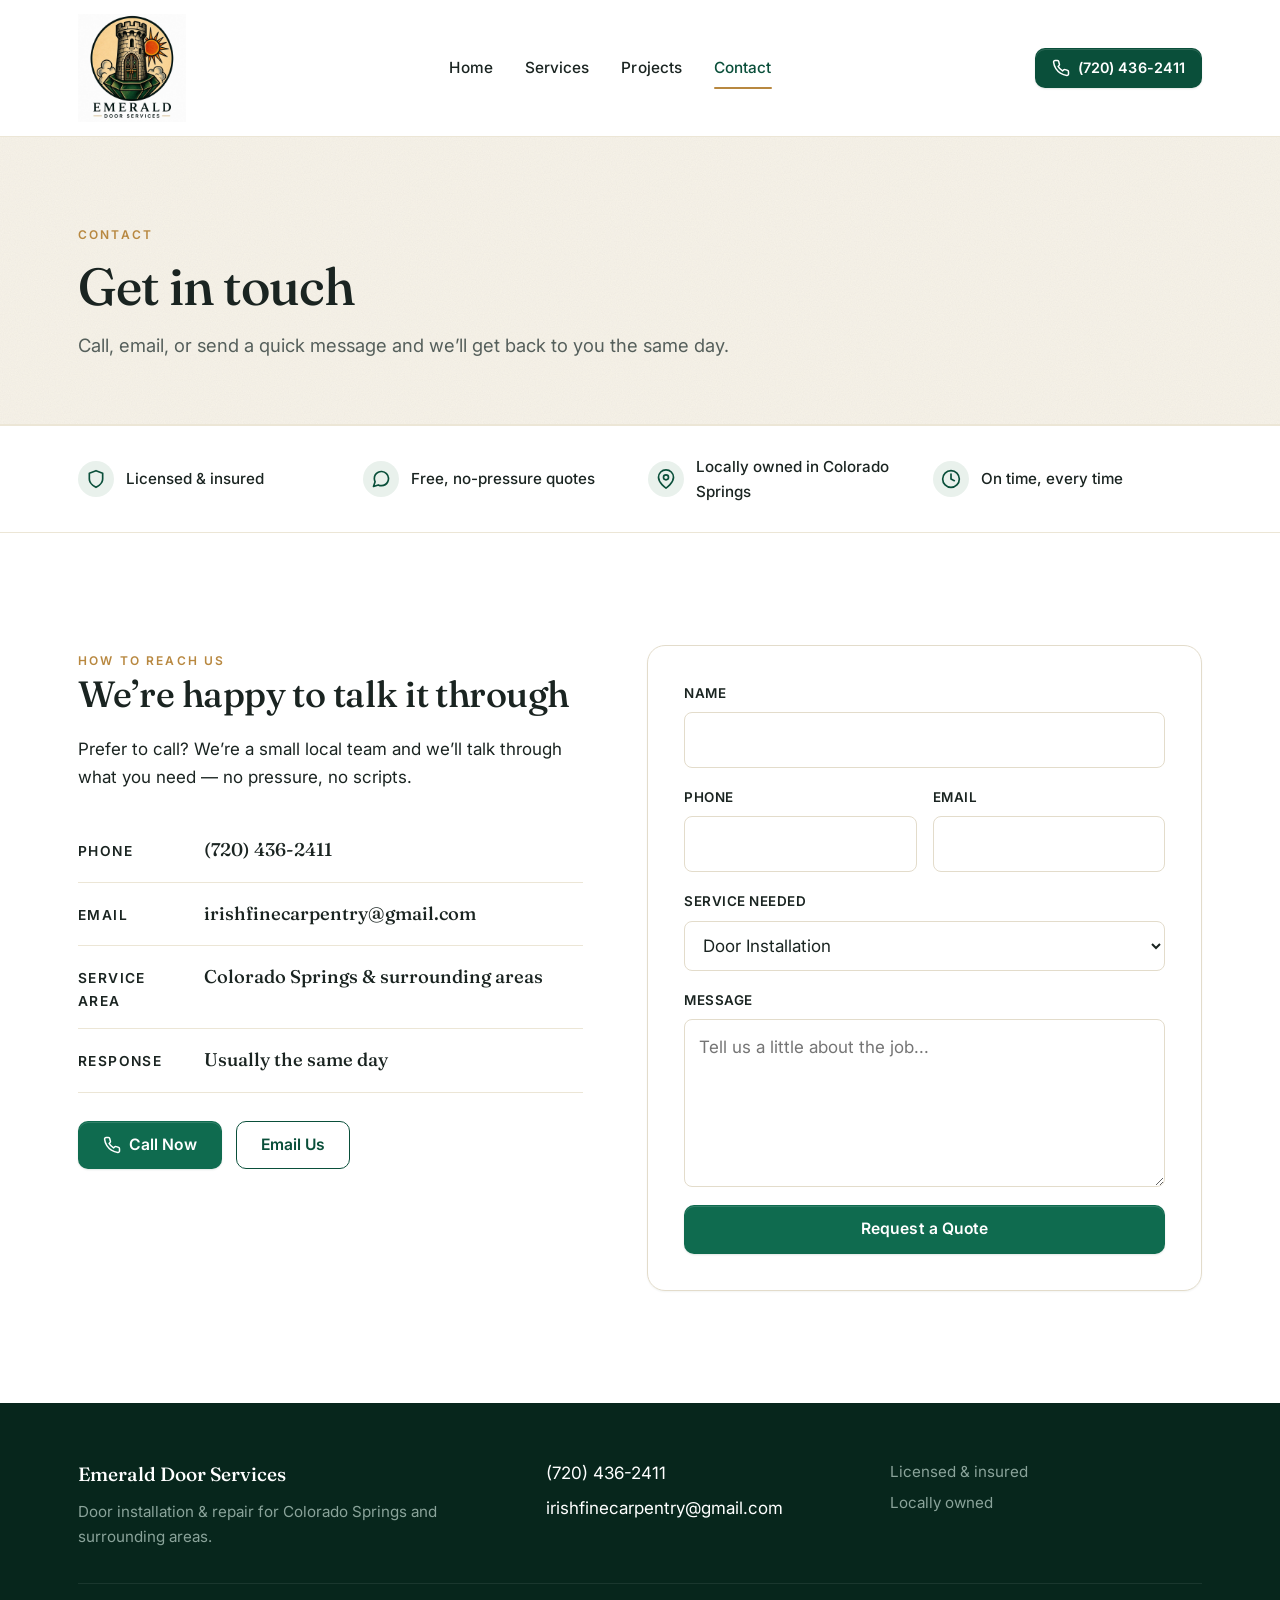
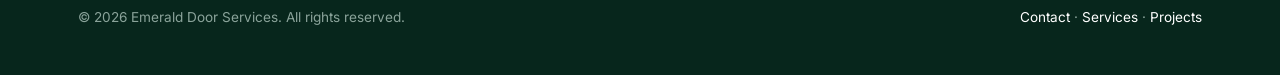
==== commit dbf5dcdb: "Add motion polish: scroll-reveal, hover micro-interactions, sleeker header" ====
--- a/contact.html
+++ b/contact.html
@@ -28,7 +28,7 @@
 
       <a href="tel:+17204362411" class="btn btn-primary btn-sm header-cta">
         <svg class="btn-icon" viewBox="0 0 24 24" fill="none" stroke="currentColor" stroke-width="2" stroke-linecap="round" stroke-linejoin="round" aria-hidden="true"><path d="M22 16.92v3a2 2 0 0 1-2.18 2 19.79 19.79 0 0 1-8.63-3.07 19.5 19.5 0 0 1-6-6 19.79 19.79 0 0 1-3.07-8.67A2 2 0 0 1 4.11 2h3a2 2 0 0 1 2 1.72c.13.96.37 1.9.72 2.81a2 2 0 0 1-.45 2.11L8.09 9.91a16 16 0 0 0 6 6l1.27-1.27a2 2 0 0 1 2.11-.45c.91.35 1.85.59 2.81.72A2 2 0 0 1 22 16.92z"/></svg>
-        (720) 436-2411
+        <span class="header-cta-text">(720) 436-2411</span>
       </a>
     </div>
   </header>
@@ -196,10 +196,6 @@
     </div>
   </footer>
 
-  <script>
-    document.querySelectorAll(".year").forEach(function (el) {
-      el.textContent = new Date().getFullYear();
-    });
-  </script>
+  <script src="main.js" defer></script>
 </body>
 </html>
--- a/style.css
+++ b/style.css
@@ -80,6 +80,24 @@
   background: var(--white);
   -webkit-font-smoothing: antialiased;
   text-rendering: optimizeLegibility;
+}
+
+/* ---------- Motion primitives ---------- */
+:root {
+  --ease-out: cubic-bezier(0.22, 1, 0.36, 1);
+}
+
+@media (prefers-reduced-motion: no-preference) {
+  .reveal {
+    opacity: 0;
+    transform: translateY(18px);
+    transition: opacity 0.7s var(--ease-out), transform 0.7s var(--ease-out);
+    will-change: opacity, transform;
+  }
+  .reveal.in-view {
+    opacity: 1;
+    transform: translateY(0);
+  }
 }
 
 img {
@@ -354,6 +372,15 @@
   backdrop-filter: saturate(140%) blur(10px);
   -webkit-backdrop-filter: saturate(140%) blur(10px);
   border-bottom: 1px solid var(--line-soft);
+  transition: box-shadow 0.3s var(--ease-out),
+              background-color 0.3s var(--ease-out),
+              border-color 0.3s var(--ease-out);
+}
+
+.site-header.scrolled {
+  background: rgba(255, 255, 255, 0.96);
+  box-shadow: 0 6px 24px rgba(7, 36, 28, 0.07);
+  border-bottom-color: transparent;
 }
 
 .header-inner {
@@ -363,6 +390,17 @@
   gap: 16px;
   padding-top: 14px;
   padding-bottom: 14px;
+  transition: padding 0.3s var(--ease-out);
+}
+
+.site-header.scrolled .header-inner {
+  padding-top: 10px;
+  padding-bottom: 10px;
+}
+
+.site-header.scrolled .brand-mark-img {
+  width: 86px;
+  height: 86px;
 }
 
 .brand {
@@ -377,15 +415,19 @@
 }
 
 .brand-mark-img {
-  width: 72px;
-  height: 72px;
+  width: 108px;
+  height: 108px;
   object-fit: contain;
   display: block;
-  transition: transform 0.2s ease;
-}
-
-.brand:hover .brand-mark-img {
-  transform: scale(1.04);
+  transition: transform 0.25s var(--ease-out),
+              width 0.3s var(--ease-out),
+              height 0.3s var(--ease-out);
+}
+
+@media (hover: hover) {
+  .brand:hover .brand-mark-img {
+    transform: scale(1.05) rotate(-2deg);
+  }
 }
 
 .site-nav {
@@ -403,16 +445,7 @@
   position: relative;
 }
 
-.site-nav a:hover {
-  color: var(--green-800);
-  text-decoration: none;
-}
-
-.site-nav a[aria-current="page"] {
-  color: var(--green-800);
-}
-
-.site-nav a[aria-current="page"]::after {
+.site-nav a::after {
   content: "";
   position: absolute;
   left: 0;
@@ -421,6 +454,28 @@
   height: 2px;
   background: var(--brass);
   border-radius: 2px;
+  transform: scaleX(0);
+  transform-origin: left center;
+  transition: transform 0.4s var(--ease-out);
+}
+
+.site-nav a:hover {
+  color: var(--green-800);
+  text-decoration: none;
+}
+
+@media (hover: hover) {
+  .site-nav a:hover::after {
+    transform: scaleX(0.55);
+  }
+}
+
+.site-nav a[aria-current="page"] {
+  color: var(--green-800);
+}
+
+.site-nav a[aria-current="page"]::after {
+  transform: scaleX(1);
 }
 
 .header-cta {
@@ -1300,13 +1355,34 @@
     grid-template-columns: repeat(2, 1fr);
   }
 
+  /* Icon-only phone CTA on phones to keep header tidy next to the bigger logo */
   .header-cta {
+    display: inline-flex;
+    width: 48px;
+    height: 48px;
+    padding: 0;
+    border-radius: 50%;
+    gap: 0;
+  }
+
+  .header-cta .header-cta-text {
     display: none;
   }
 
+  .header-cta .btn-icon {
+    width: 20px;
+    height: 20px;
+    flex: 0 0 20px;
+  }
+
   .brand-mark-img {
-    width: 58px;
-    height: 58px;
+    width: 80px;
+    height: 80px;
+  }
+
+  .site-header.scrolled .brand-mark-img {
+    width: 66px;
+    height: 66px;
   }
 
   .form-row-split {
@@ -1339,3 +1415,140 @@
     gap: 14px;
   }
 }
+
+/* ---------- Hover refinements + entrance animations ---------- */
+
+/* Hero entrance — staggered fade up on page load */
+@media (prefers-reduced-motion: no-preference) {
+  @keyframes heroFadeUp {
+    from { opacity: 0; transform: translateY(22px); }
+    to   { opacity: 1; transform: translateY(0); }
+  }
+
+  .hero .eyebrow,
+  .hero h1,
+  .hero .lead,
+  .hero .cta-row,
+  .hero-points {
+    opacity: 0;
+    animation: heroFadeUp 0.85s var(--ease-out) forwards;
+  }
+
+  .hero .eyebrow   { animation-delay: 0.10s; }
+  .hero h1         { animation-delay: 0.22s; }
+  .hero .lead      { animation-delay: 0.36s; }
+  .hero .cta-row   { animation-delay: 0.50s; }
+  .hero-points     { animation-delay: 0.62s; }
+}
+
+/* Service card — soft photo overlay reveals on hover */
+.service-card-photo::after {
+  content: "";
+  position: absolute;
+  inset: 0;
+  background: linear-gradient(180deg, transparent 45%, rgba(7, 36, 28, 0.55) 100%);
+  opacity: 0;
+  transition: opacity 0.4s var(--ease-out);
+  pointer-events: none;
+}
+
+@media (hover: hover) {
+  .service-card:hover .service-card-photo::after {
+    opacity: 1;
+  }
+}
+
+/* Recent-work teaser — subtle darken on hover */
+.work-teaser a::after {
+  content: "";
+  position: absolute;
+  inset: 0;
+  background: linear-gradient(0deg, rgba(7, 36, 28, 0.32) 0%, rgba(7, 36, 28, 0) 60%);
+  opacity: 0;
+  transition: opacity 0.35s var(--ease-out);
+  pointer-events: none;
+}
+
+@media (hover: hover) {
+  .work-teaser a:hover::after {
+    opacity: 1;
+  }
+}
+
+/* Projects slider — gentle scale on photo hover (desktop only) */
+.slider-track img {
+  transition: transform 0.45s var(--ease-out), box-shadow 0.3s var(--ease-out);
+}
+
+@media (hover: hover) {
+  .slider-track img:hover {
+    transform: scale(1.025);
+    box-shadow: var(--shadow-md);
+  }
+}
+
+/* Door tiles — subtle border warm-up on hover (informational, no lift) */
+@media (hover: hover) {
+  .door-tile {
+    transition: border-color 0.25s var(--ease-out), background-color 0.25s var(--ease-out);
+  }
+  .door-tile:hover {
+    border-color: var(--brass-soft);
+  }
+  .door-tile:hover .door-tile-icon {
+    background: var(--green-700);
+    color: #fff;
+    transition: background-color 0.25s var(--ease-out), color 0.25s var(--ease-out);
+  }
+}
+
+/* Footer link hover — underline draws from left */
+.site-footer a {
+  position: relative;
+  display: inline-block;
+}
+
+.site-footer a::after {
+  content: "";
+  position: absolute;
+  left: 0;
+  right: 0;
+  bottom: -2px;
+  height: 1px;
+  background: var(--brass);
+  transform: scaleX(0);
+  transform-origin: left center;
+  transition: transform 0.3s var(--ease-out);
+}
+
+@media (hover: hover) {
+  .site-footer a:hover::after {
+    transform: scaleX(1);
+  }
+  .site-footer a:hover {
+    border-bottom-color: transparent;
+  }
+}
+
+/* Reduced-motion override — disables all animations and transitions */
+@media (prefers-reduced-motion: reduce) {
+  *,
+  *::before,
+  *::after {
+    animation-duration: 0.001ms !important;
+    animation-iteration-count: 1 !important;
+    transition-duration: 0.001ms !important;
+    scroll-behavior: auto !important;
+  }
+
+  .reveal,
+  .hero .eyebrow,
+  .hero h1,
+  .hero .lead,
+  .hero .cta-row,
+  .hero-points {
+    opacity: 1 !important;
+    transform: none !important;
+    animation: none !important;
+  }
+}
